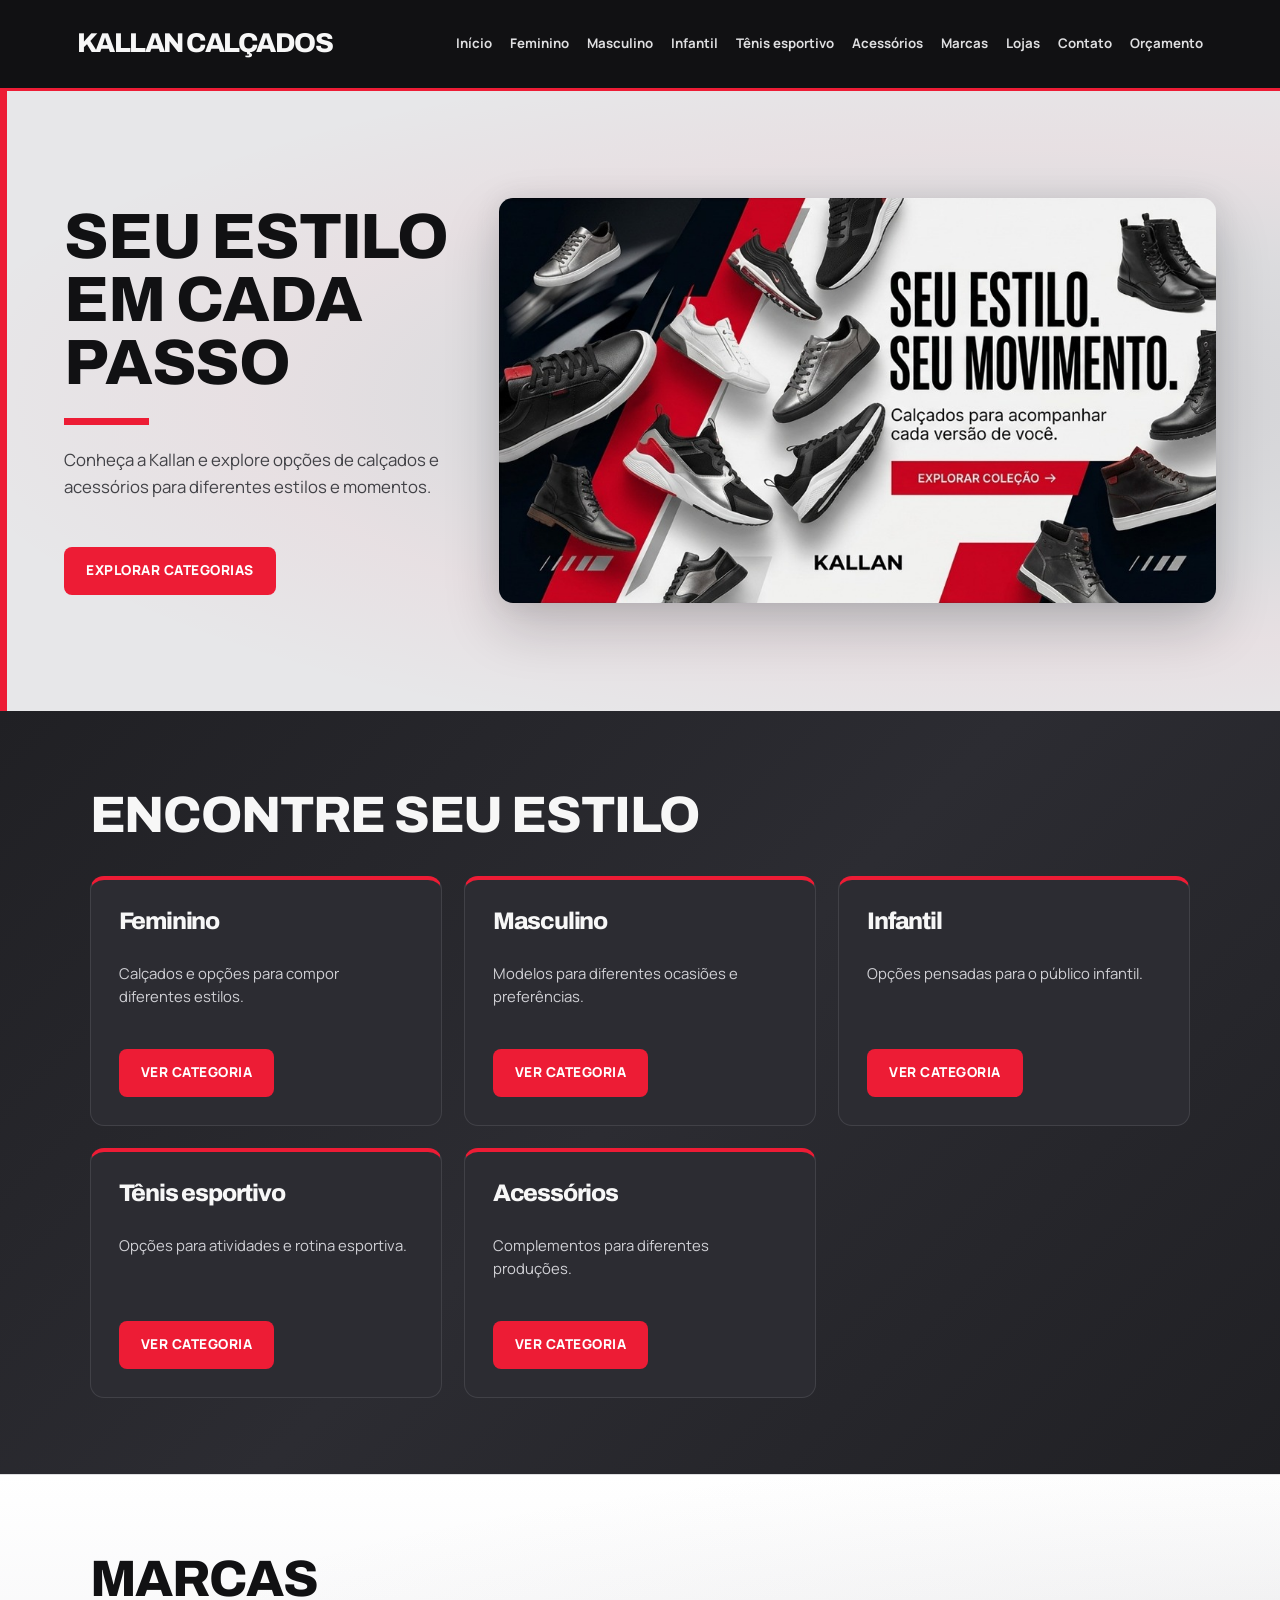
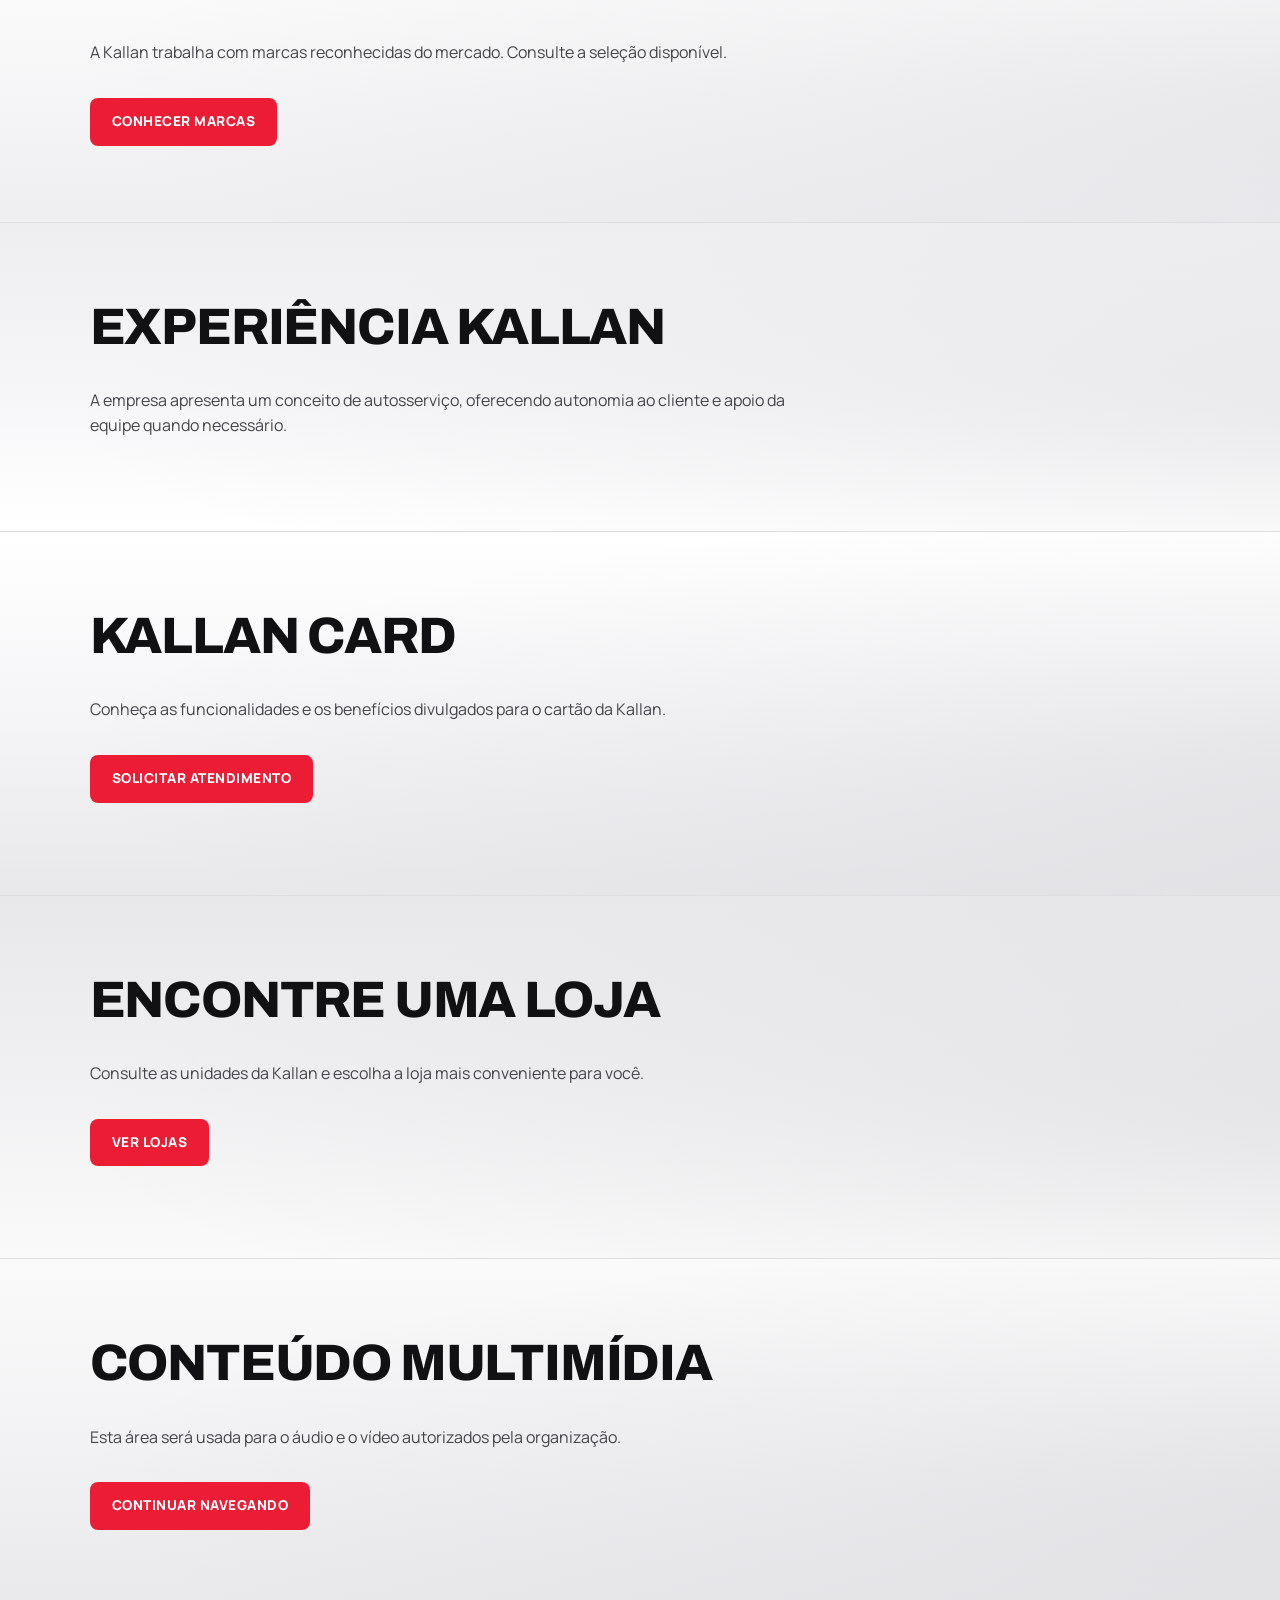
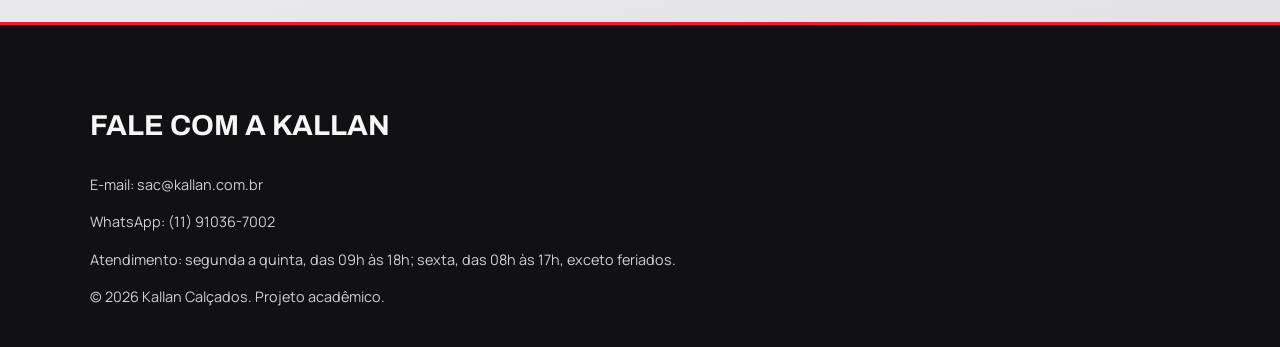
==== paginas/index.html @ ad7f0fdd "Atualiza estilos e organização do projeto Kallan" ====
<!DOCTYPE html>
<html lang="pt-BR">
<head>
    <meta charset="UTF-8">
    <meta name="viewport" content="width=device-width, initial-scale=1.0">
    <meta name="description" content="Início — Kallan Calçados.">

    <title>Início | Kallan</title>

    <link rel="preconnect" href="https://fonts.googleapis.com">
    <link rel="preconnect" href="https://fonts.gstatic.com" crossorigin>
    <link href="https://fonts.googleapis.com/css2?family=Archivo:wght@400;500;600;700;800&family=Manrope:wght@400;500;600;700;800&display=swap" rel="stylesheet">
    <link rel="stylesheet" href="../css/style.css">

    <script src="../js/script.js" defer></script>
</head>
<body>
    <header>
        <p><a href="index.html">Kallan Calçados</a></p>
        <nav aria-label="Navegação principal">
    <ul>
        <li><a href="index.html">Início</a></li>
        <li><a href="feminino.html">Feminino</a></li>
        <li><a href="masculino.html">Masculino</a></li>
        <li><a href="infantil.html">Infantil</a></li>
        <li><a href="tenis-esportivo.html">Tênis esportivo</a></li>
        <li><a href="acessorios.html">Acessórios</a></li>
        <li><a href="marcas.html">Marcas</a></li>
        <li><a href="lojas.html">Lojas</a></li>
        <li><a href="contato.html">Contato</a></li>
        <li><a href="orcamento.html">Orçamento</a></li>
    </ul>
</nav>
    </header>
    <main>
    <section>
        <h1>Seu estilo em cada passo</h1>
        <p>Conheça a Kallan e explore opções de calçados e acessórios para diferentes estilos e momentos.</p>

        <img src="../assets/img/banner.jpeg" alt="Variedade de calçados em exposição">

        <p><a href="feminino.html">Explorar categorias</a></p>
    </section>
<section>
    <h2>Encontre seu estilo</h2>
    <article><h3>Feminino</h3><p>Calçados e opções para compor diferentes estilos.</p><a href="feminino.html">Ver categoria</a></article>
    <article><h3>Masculino</h3><p>Modelos para diferentes ocasiões e preferências.</p><a href="masculino.html">Ver categoria</a></article>
    <article><h3>Infantil</h3><p>Opções pensadas para o público infantil.</p><a href="infantil.html">Ver categoria</a></article>
    <article><h3>Tênis esportivo</h3><p>Opções para atividades e rotina esportiva.</p><a href="tenis-esportivo.html">Ver categoria</a></article>
    <article><h3>Acessórios</h3><p>Complementos para diferentes produções.</p><a href="acessorios.html">Ver categoria</a></article>
</section>
<section>
    <h2>Marcas</h2>
    <p>A Kallan trabalha com marcas reconhecidas do mercado. Consulte a seleção disponível.</p>
    <a href="marcas.html">Conhecer marcas</a>
</section>
<section>
    <h2>Experiência Kallan</h2>
    <p>A empresa apresenta um conceito de autosserviço, oferecendo autonomia ao cliente e apoio da equipe quando necessário.</p>
</section>
<section>
    <h2>Kallan Card</h2>
    <p>Conheça as funcionalidades e os benefícios divulgados para o cartão da Kallan.</p>
    <p><a href="orcamento.html">Solicitar atendimento</a></p>
</section>
<section>
    <h2>Encontre uma loja</h2>
    <p>Consulte as unidades da Kallan e escolha a loja mais conveniente para você.</p>
    <p><a href="lojas.html">Ver lojas</a></p>
</section>
<section>
    <h2>Conteúdo multimídia</h2>
    <p>Esta área será usada para o áudio e o vídeo autorizados pela organização.</p>
    <p><a href="acessorios.html">Continuar navegando</a></p>
</section>
    </main>
    <footer>
        <section>
            <h2>Fale com a Kallan</h2>
            <p>E-mail: sac@kallan.com.br</p>
            <p>WhatsApp: (11) 91036-7002</p>
            <p>Atendimento: segunda a quinta, das 09h às 18h; sexta, das 08h às 17h, exceto feriados.</p>
        </section>
        <p>&copy; 2026 Kallan Calçados. Projeto acadêmico.</p>
    </footer>
</body>
</html>
---- css/style.css ----
/* ========================================
   KALLAN CALÇADOS
   Identidade urbana e esportiva
======================================== */

:root {
    --preto: #111113;
    --grafite: #202024;
    --grafite-claro: #2c2c32;
    --cinza: #a5a5ad;
    --cinza-claro: #e8e8e8;
    --branco: #f7f7f7;
    --vermelho: #ed1c35;
    --fonte-titulo: "Archivo", sans-serif;
    --fonte-texto: "Manrope", sans-serif;
}

/* BASE */

* {
    box-sizing: border-box;
}

html {
    scroll-behavior: smooth;
}

body {
    margin: 0;
    background: var(--branco);
    color: var(--preto);
    font-family: var(--fonte-texto);
    line-height: 1.6;
    overflow-wrap: break-word;
}

img,
video {
    display: block;
    max-width: 100%;
}

a {
    color: inherit;
    text-decoration: none;
}

a:focus-visible,
button:focus-visible,
input:focus-visible,
textarea:focus-visible,
select:focus-visible {
    outline: 3px solid var(--vermelho);
    outline-offset: 4px;
}

::selection {
    background: var(--vermelho);
    color: white;
}

/* ========================================
   CABEÇALHO
======================================== */

header {
    position: relative;
    z-index: 10;
    display: flex;
    flex-wrap: wrap;
    align-items: center;
    justify-content: space-between;
    gap: 20px 28px;
    padding: 22px 6%;
    background: var(--preto);
    color: var(--branco);
    border-bottom: 3px solid var(--vermelho);
}

header > p {
    flex-shrink: 0;
    margin: 0;
    font-family: var(--fonte-titulo);
    font-size: 1.7rem;
    font-weight: 800;
    letter-spacing: -1.5px;
    text-transform: uppercase;
}

header > p a,
nav a,
footer a {
    transition: color 0.25s ease;
}

header > p a:hover,
nav a:hover,
footer a:hover {
    color: var(--vermelho);
}

nav {
    flex: 1 1 600px;
    min-width: 0;
}

nav ul {
    display: flex;
    flex-wrap: wrap;
    justify-content: flex-end;
    align-items: center;
    gap: 8px 18px;
    margin: 0;
    padding: 0;
    list-style: none;
}

nav a {
    display: inline-block;
    padding: 5px 0;
    color: #dedee0;
    font-size: 0.83rem;
    font-weight: 700;
}

/* ========================================
   CONTEÚDO GERAL
======================================== */

main {
    overflow: hidden;
}

main > section {
    position: relative;
    padding: 76px 7%;
}

main h1,
main h2,
main h3 {
    font-family: var(--fonte-titulo);
    line-height: 1.12;
    letter-spacing: -1.2px;
    overflow-wrap: break-word;
}

main h1 {
    max-width: 720px;
    margin-top: 0;
    margin-bottom: 22px;
    font-size: clamp(2.7rem, 6vw, 5.5rem);
    font-weight: 800;
    text-transform: uppercase;
}

main h2 {
    margin-top: 0;
    margin-bottom: 32px;
    font-size: clamp(2rem, 4vw, 3.4rem);
    font-weight: 800;
    text-transform: uppercase;
}

main h3 {
    font-size: 1.5rem;
    font-weight: 800;
}

main p {
    max-width: 720px;
}

main section > p {
    font-size: 1rem;
}

/* ========================================
   BANNER PRINCIPAL
======================================== */

main > section:first-child {
    position: relative;
    display: grid;
    grid-template-columns: minmax(0, 0.72fr) minmax(0, 1.28fr);
    grid-template-areas:
        "titulo imagem"
        "descricao imagem"
        "botao imagem";
    align-content: center;
    align-items: center;
    column-gap: 32px;
    row-gap: 10px;
    min-height: 620px;
    padding: 52px 5%;
    overflow: hidden;
    isolation: isolate;
    background: #e7e7e9;
    color: var(--preto);
}

main > section:first-child::before {
    position: absolute;
    z-index: -1;
    inset: 0 auto 0 0;
    width: 7px;
    content: "";
    background: var(--vermelho);
}

main > section:first-child::after {
    position: absolute;
    z-index: -1;
    inset: -10%;
    content: "";
    pointer-events: none;
    background: radial-gradient(
        ellipse at 75% 50%,
        rgba(100, 100, 108, 0.17) 0%,
        rgba(100, 100, 108, 0.09) 30%,
        rgba(237, 28, 53, 0.035) 48%,
        transparent 68%
    );
    animation: luz-banner 8s ease-in-out infinite alternate;
}

@keyframes luz-banner {
    0% {
        transform: translate(-2%, 1%) scale(0.96);
        opacity: 0.65;
    }

    100% {
        transform: translate(2%, -1%) scale(1.06);
        opacity: 1;
    }
}

main > section:first-child > h1 {
    grid-area: titulo;
    align-self: end;
    max-width: 540px;
    margin: 0 0 12px;
    font-size: clamp(2.8rem, 5vw, 5.2rem);
    line-height: 0.98;
}

main > section:first-child > p:first-of-type {
    grid-area: descricao;
    align-self: start;
    max-width: 430px;
    margin: 0 0 12px;
    color: #414146;
    font-size: 1.05rem;
}

main > section:first-child > img {
    grid-area: imagem;
    align-self: center;
    justify-self: center;
    width: 100%;
    max-width: none;
    height: auto;
    margin: 0;
    border: 0;
    border-radius: 30px;
    object-fit: contain;
    object-position: center;
    box-shadow:
        0 24px 55px rgba(17, 17, 19, 0.2),
        0 0 24px rgba(100, 100, 108, 0.12);
    transition:
        transform 0.45s ease,
        box-shadow 0.45s ease;
}

main > section:first-child > img:hover {
    transform: scale(1.035);
    box-shadow: 0 30px 65px rgba(17, 17, 19, 0.25);
}

main > section:first-child > p:last-child {
    grid-area: botao;
    align-self: start;
    margin: 0;
}

main > section:first-child h1::after {
    display: block;
    width: 85px;
    height: 7px;
    margin-top: 24px;
    background: var(--vermelho);
    content: "";
}

/* ========================================
   ILUMINAÇÃO DAS SEÇÕES
======================================== */

main > section:not(:first-child):not(:nth-child(2))::before {
    position: absolute;
    z-index: 0;
    inset: 0;
    content: "";
    pointer-events: none;
    background: radial-gradient(
        ellipse at 85% 45%,
        rgba(100, 100, 108, 0.10) 0%,
        rgba(100, 100, 108, 0.045) 35%,
        transparent 68%
    );
    background-size: 140% 140%;
    animation: luz-secoes 10s ease-in-out infinite alternate;
}

@keyframes luz-secoes {
    0% {
        background-position: 0% 50%;
        opacity: 0.5;
    }

    100% {
        background-position: 100% 50%;
        opacity: 1;
    }
}

main > section:not(:first-child) > * {
    position: relative;
    z-index: 1;
}

/* ========================================
   BOTÕES E LINKS
======================================== */

main section > p > a,
main article > a,
main section > a {
    display: inline-flex;
    align-items: center;
    justify-content: center;
    gap: 10px;
    margin-top: 16px;
    padding: 13px 22px;
    border: 0;
    border-radius: 8px;
    background: var(--vermelho);
    color: white;
    font-size: 0.85rem;
    font-weight: 800;
    text-align: center;
    text-transform: uppercase;
    letter-spacing: 0.5px;
    transition:
        background 0.25s ease,
        transform 0.25s ease,
        box-shadow 0.25s ease;
}

main section > p > a:hover,
main article > a:hover,
main section > a:hover {
    background: #c9142a;
    transform: translateY(-2px);
    box-shadow: 0 6px 18px rgba(237, 28, 53, 0.18);
}

/* ========================================
   CATEGORIAS
   Feminino, Masculino, Infantil etc.
   MANTIDO O DEGRADÊ ESCURO
======================================== */

main > section:nth-child(2) {
    display: grid;
    grid-template-columns: repeat(3, minmax(0, 1fr));
    gap: 22px;
    background: linear-gradient(
        135deg,
        #202024 0%,
        #2c2c32 50%,
        #202024 100%
    );
    color: var(--branco);
}

main > section:nth-child(2) > h2 {
    grid-column: 1 / -1;
    margin-bottom: 10px;
    color: var(--branco);
}

main > section:nth-child(2) > article {
    display: flex;
    flex-direction: column;
    min-width: 0;
    min-height: 250px;
    margin: 0;
    padding: 28px;
    overflow: hidden;
    border: 1px solid #414147;
    border-top: 4px solid var(--vermelho);
    border-radius: 14px;
    background: var(--grafite-claro);
    color: var(--branco);
    transition:
        transform 0.3s ease,
        box-shadow 0.3s ease,
        background 0.3s ease;
}

main > section:nth-child(2) > article:hover {
    transform: translateY(-5px);
    background: #35353b;
    box-shadow: 0 14px 32px rgba(0, 0, 0, 0.25);
}

main > section:nth-child(2) article h3 {
    margin-top: 0;
    margin-bottom: 12px;
    color: var(--branco);
}

main > section:nth-child(2) article p {
    flex-grow: 1;
    color: #d0d0d5;
    font-size: 0.93rem;
    overflow-wrap: anywhere;
}

main > section:nth-child(2) article > a {
    align-self: flex-start;
}

/* ========================================
   DEMAIS SEÇÕES
   Degradês contínuos
======================================== */

main > section:nth-child(n + 3) {
    background: linear-gradient(
        180deg,
        #ffffff 0%,
        #f5f5f7 50%,
        #eeeeF1 100%
    );
    color: var(--preto);
    border-top: 1px solid #dedee0;
}

main > section:nth-child(n + 3) p {
    color: #45454a;
}

/* Marcas */

main > section:nth-child(3) {
    background: linear-gradient(
        180deg,
        #ffffff 0%,
        #f8f8f9 50%,
        #eeeeF1 100%
    );
}

/* Experiência Kallan */

main > section:nth-child(4) {
    background: linear-gradient(
        180deg,
        #eeeeF1 0%,
        #f5f5f7 50%,
        #ffffff 100%
    );
}

/* Kallan Card */

main > section:nth-child(5) {
    background: linear-gradient(
        180deg,
        #ffffff 0%,
        #f5f5f7 50%,
        #e8e8eb 100%
    );
}

/* Encontre uma loja */

main > section:nth-child(6) {
    background: linear-gradient(
        180deg,
        #e8e8eb 0%,
        #f0f0f2 50%,
        #fafafa 100%
    );
}

/* Conteúdo multimídia */

main > section:nth-child(7) {
    background: linear-gradient(
        180deg,
        #fafafa 0%,
        #f2f2f4 50%,
        #e8e8eb 100%
    );
}

/* ========================================
   CARTÕES EM OUTRAS PÁGINAS
======================================== */

main > section:not(:first-child) article {
    border-radius: 14px;
    transition:
        transform 0.3s ease,
        box-shadow 0.3s ease;
}

main > section:not(:first-child) article:hover {
    transform: translateY(-4px);
    box-shadow: 0 14px 32px rgba(17, 17, 19, 0.12);
}

/* ========================================
   FORMULÁRIOS
======================================== */

form {
    width: 100%;
    max-width: 760px;
    margin: 30px auto;
    padding: 32px;
    border: 1px solid #dedee0;
    border-top: 5px solid var(--vermelho);
    border-radius: 14px;
    background: #fff;
    box-shadow: 0 12px 35px rgba(17, 17, 19, 0.08);
}

label {
    display: block;
    margin: 18px 0 7px;
    font-weight: 700;
}

input,
textarea,
select {
    display: block;
    width: 100%;
    max-width: 100%;
    min-height: 46px;
    padding: 12px 14px;
    border: 1px solid #c8c8cc;
    border-radius: 8px;
    background: white;
    color: var(--preto);
    font: inherit;
}

textarea {
    min-height: 140px;
    resize: vertical;
}

input:focus,
textarea:focus,
select:focus {
    border-color: var(--vermelho);
    outline: 2px solid rgba(237, 28, 53, 0.15);
}

button,
input[type="submit"] {
    width: auto;
    max-width: 100%;
    margin-top: 22px;
    padding: 14px 24px;
    border: 0;
    border-radius: 8px;
    background: var(--vermelho);
    color: white;
    font: inherit;
    font-weight: 800;
    cursor: pointer;
    transition: background 0.2s ease;
}

button:hover,
input[type="submit"]:hover {
    background: #c9142a;
}

/* ========================================
   ÁUDIO, VÍDEO E IMAGENS
======================================== */

audio,
video {
    display: block;
    width: 100%;
    max-width: 850px;
    margin: 24px 0;
}

main img {
    max-width: 100%;
}

main section img:not(:first-child) {
    border-radius: 14px;
}

/* ========================================
   RODAPÉ
======================================== */

footer {
    padding: 54px 7% 24px;
    background: var(--preto);
    color: var(--branco);
    border-top: 3px solid var(--vermelho);
}

footer h2 {
    font-family: var(--fonte-titulo);
    font-size: 1.8rem;
    text-transform: uppercase;
}

footer p {
    color: #d0d0d3;
    font-size: 0.9rem;
}

/* ========================================
   TABLETS
======================================== */

@media (max-width: 1000px) {
    header {
        align-items: flex-start;
        flex-direction: column;
        gap: 16px;
    }

    nav {
        flex-basis: 100%;
        width: 100%;
    }

    nav ul {
        justify-content: flex-start;
    }

    main > section:first-child {
        grid-template-columns: minmax(0, 0.8fr) minmax(0, 1.2fr);
        column-gap: 22px;
        min-height: 480px;
        padding: 42px 5%;
    }

    main > section:first-child h1 {
        font-size: clamp(2.5rem, 5vw, 4.2rem);
    }

    main > section:nth-child(2) {
        grid-template-columns: repeat(2, minmax(0, 1fr));
    }
}

/* ========================================
   CELULARES
======================================== */

@media (max-width: 650px) {
    header {
        padding: 20px 5%;
    }

    header > p {
        font-size: 1.5rem;
    }

    nav ul {
        gap: 8px 14px;
    }

    nav a {
        font-size: 0.78rem;
    }

    main > section {
        padding: 48px 6%;
    }

    main h1 {
        font-size: clamp(2.4rem, 10vw, 4rem);
    }

    main > section:first-child {
        grid-template-columns: minmax(0, 1fr);
        grid-template-areas:
            "titulo"
            "descricao"
            "imagem"
            "botao";
        row-gap: 18px;
        min-height: auto;
        padding: 42px 6%;
    }

    main > section:first-child h1 {
        font-size: clamp(2.7rem, 12vw, 4rem);
    }

    main > section:first-child > p:first-of-type {
        margin-bottom: 0;
    }

    main > section:first-child > img {
        width: 100%;
        max-width: 100%;
        margin: 0;
        border-radius: 20px;
    }

    main > section:first-child > p:last-child {
        margin-top: 0;
    }

    main > section:nth-child(2) {
        grid-template-columns: minmax(0, 1fr);
        gap: 18px;
    }

    main > section:nth-child(2) > h2 {
        margin-bottom: 8px;
    }

    main > section:nth-child(2) > article {
        min-height: 0;
        padding: 24px;
    }

    form {
        padding: 20px;
    }

    footer {
        padding: 40px 6% 22px;
    }
}

/* ========================================
   ACESSIBILIDADE
======================================== */

@media (prefers-reduced-motion: reduce) {
    *,
    *::before,
    *::after {
        scroll-behavior: auto !important;
        animation: none !important;
        transition: none !important;
    }
}
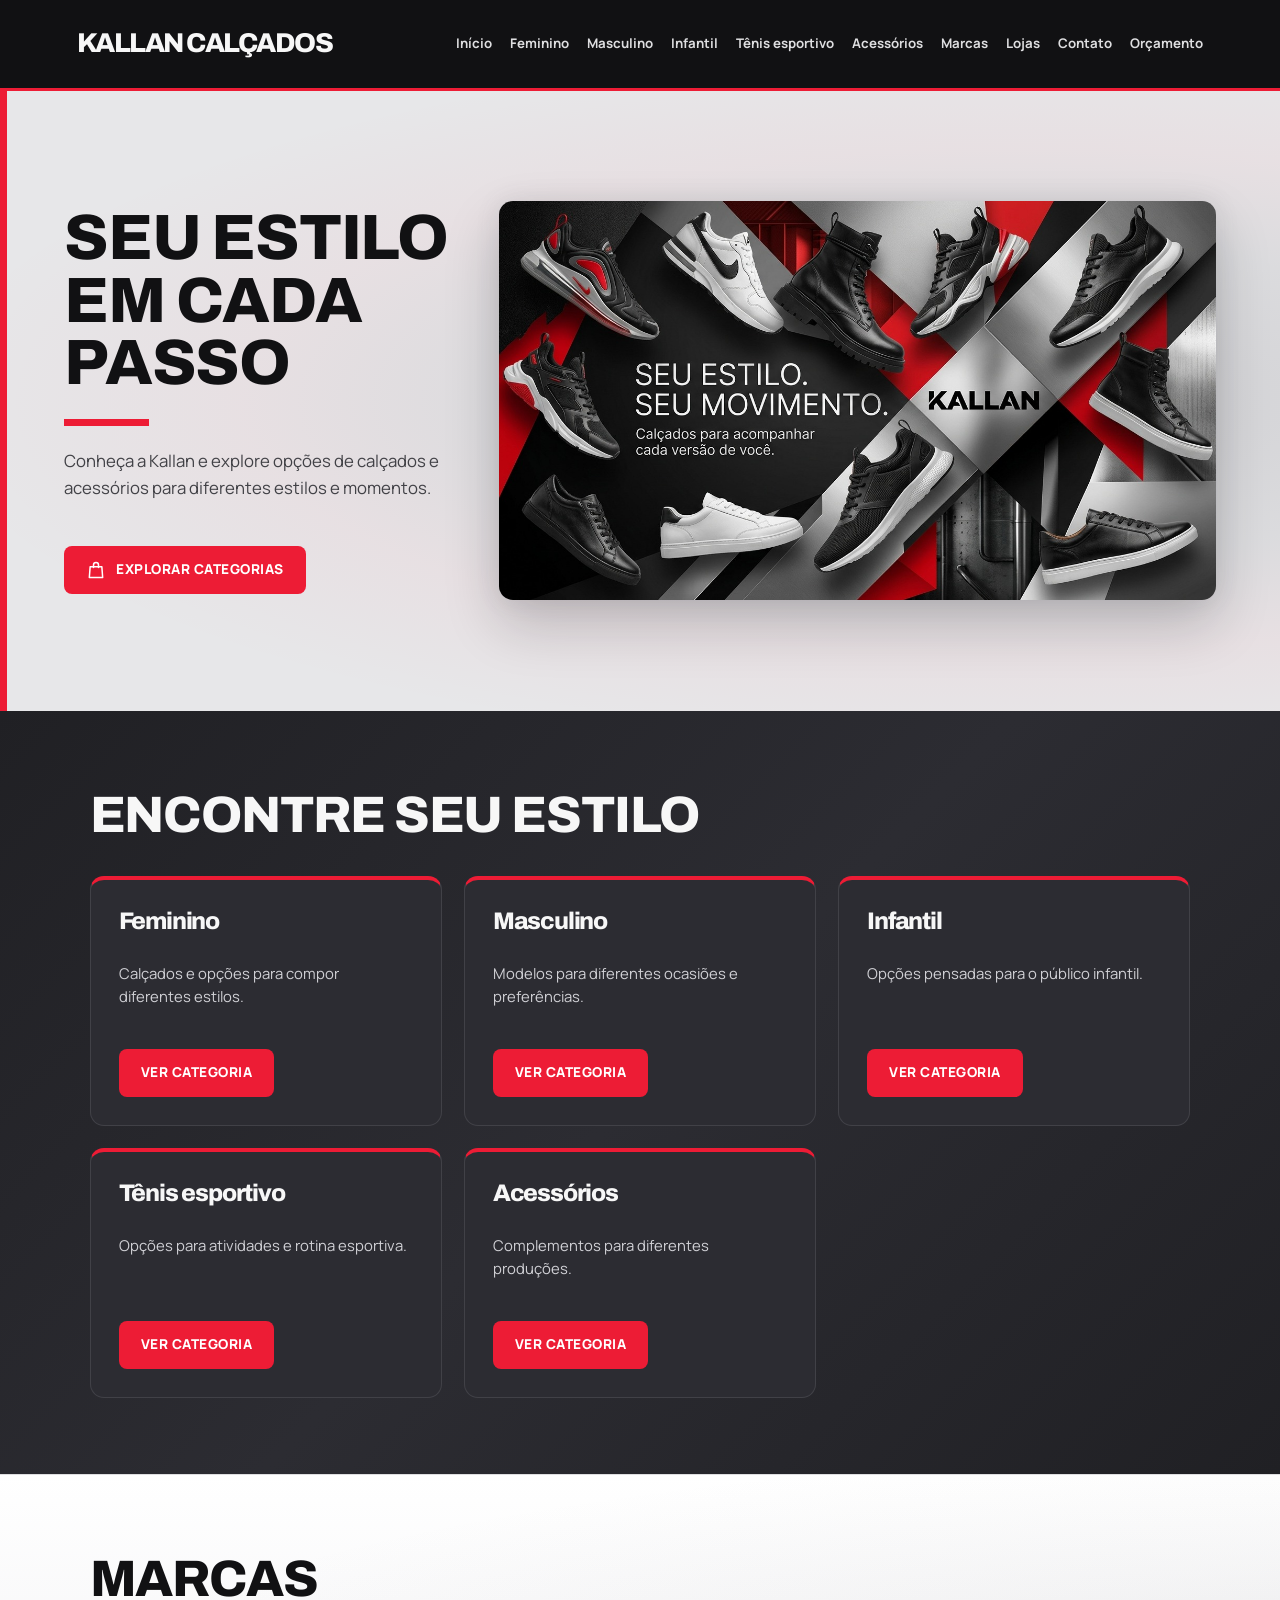
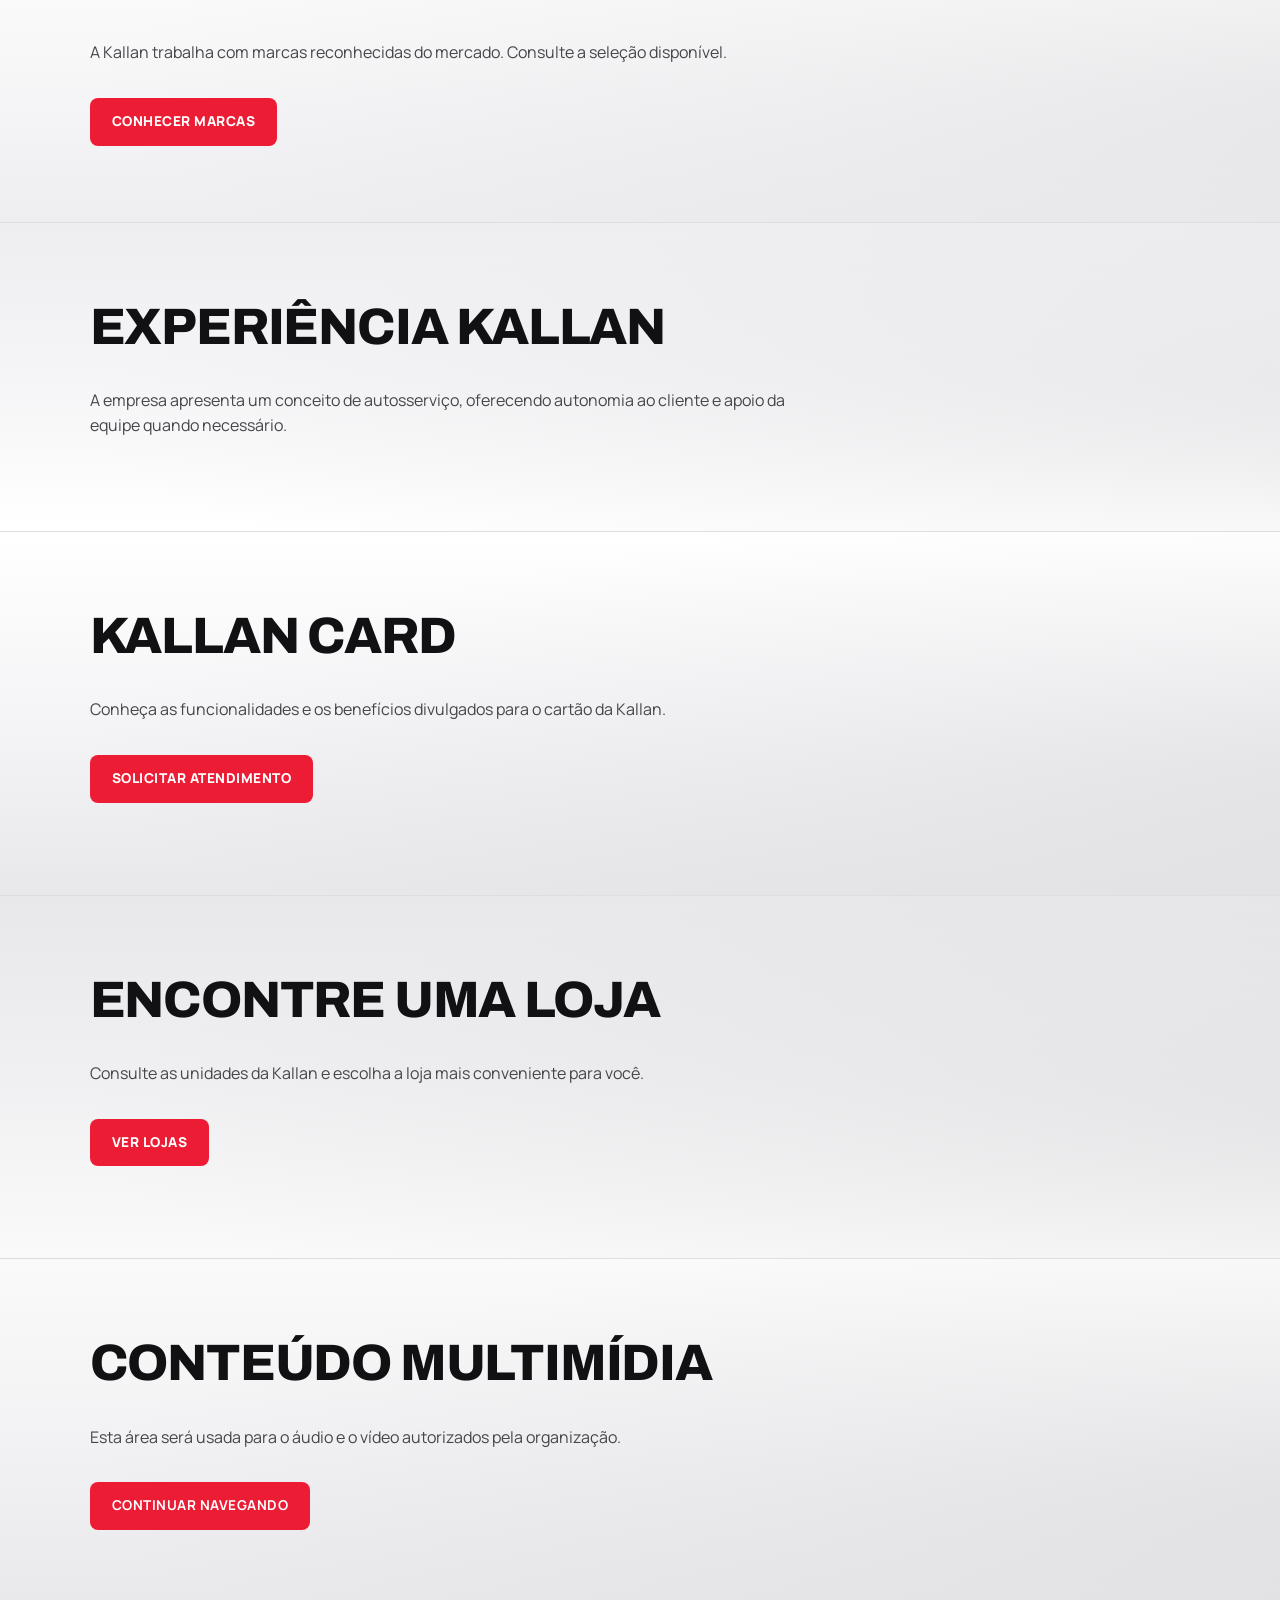
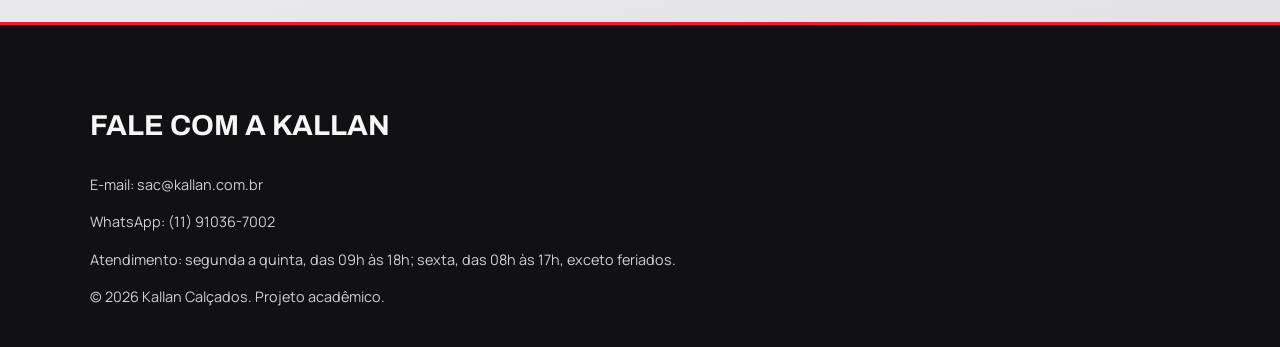
==== commit 4aa4c025: "Atualiza README da Entrega 2" ====
--- a/paginas/index.html
+++ b/paginas/index.html
@@ -1,5 +1,7 @@
+
 <!DOCTYPE html>
 <html lang="pt-BR">
+
 <head>
     <meta charset="UTF-8">
     <meta name="viewport" content="width=device-width, initial-scale=1.0">
@@ -14,66 +16,116 @@
 
     <script src="../js/script.js" defer></script>
 </head>
+
 <body>
+
     <header>
         <p><a href="index.html">Kallan Calçados</a></p>
+
         <nav aria-label="Navegação principal">
-    <ul>
-        <li><a href="index.html">Início</a></li>
-        <li><a href="feminino.html">Feminino</a></li>
-        <li><a href="masculino.html">Masculino</a></li>
-        <li><a href="infantil.html">Infantil</a></li>
-        <li><a href="tenis-esportivo.html">Tênis esportivo</a></li>
-        <li><a href="acessorios.html">Acessórios</a></li>
-        <li><a href="marcas.html">Marcas</a></li>
-        <li><a href="lojas.html">Lojas</a></li>
-        <li><a href="contato.html">Contato</a></li>
-        <li><a href="orcamento.html">Orçamento</a></li>
-    </ul>
-</nav>
+            <ul>
+                <li><a href="index.html">Início</a></li>
+                <li><a href="feminino.html">Feminino</a></li>
+                <li><a href="masculino.html">Masculino</a></li>
+                <li><a href="infantil.html">Infantil</a></li>
+                <li><a href="tenis-esportivo.html">Tênis esportivo</a></li>
+                <li><a href="acessorios.html">Acessórios</a></li>
+                <li><a href="marcas.html">Marcas</a></li>
+                <li><a href="lojas.html">Lojas</a></li>
+                <li><a href="contato.html">Contato</a></li>
+                <li><a href="orcamento.html">Orçamento</a></li>
+            </ul>
+        </nav>
     </header>
+
     <main>
-    <section>
-        <h1>Seu estilo em cada passo</h1>
-        <p>Conheça a Kallan e explore opções de calçados e acessórios para diferentes estilos e momentos.</p>
 
-        <img src="../assets/img/banner.jpeg" alt="Variedade de calçados em exposição">
+        <section>
+            <h1>Seu estilo em cada passo</h1>
 
-        <p><a href="feminino.html">Explorar categorias</a></p>
-    </section>
-<section>
-    <h2>Encontre seu estilo</h2>
-    <article><h3>Feminino</h3><p>Calçados e opções para compor diferentes estilos.</p><a href="feminino.html">Ver categoria</a></article>
-    <article><h3>Masculino</h3><p>Modelos para diferentes ocasiões e preferências.</p><a href="masculino.html">Ver categoria</a></article>
-    <article><h3>Infantil</h3><p>Opções pensadas para o público infantil.</p><a href="infantil.html">Ver categoria</a></article>
-    <article><h3>Tênis esportivo</h3><p>Opções para atividades e rotina esportiva.</p><a href="tenis-esportivo.html">Ver categoria</a></article>
-    <article><h3>Acessórios</h3><p>Complementos para diferentes produções.</p><a href="acessorios.html">Ver categoria</a></article>
-</section>
-<section>
-    <h2>Marcas</h2>
-    <p>A Kallan trabalha com marcas reconhecidas do mercado. Consulte a seleção disponível.</p>
-    <a href="marcas.html">Conhecer marcas</a>
-</section>
-<section>
-    <h2>Experiência Kallan</h2>
-    <p>A empresa apresenta um conceito de autosserviço, oferecendo autonomia ao cliente e apoio da equipe quando necessário.</p>
-</section>
-<section>
-    <h2>Kallan Card</h2>
-    <p>Conheça as funcionalidades e os benefícios divulgados para o cartão da Kallan.</p>
-    <p><a href="orcamento.html">Solicitar atendimento</a></p>
-</section>
-<section>
-    <h2>Encontre uma loja</h2>
-    <p>Consulte as unidades da Kallan e escolha a loja mais conveniente para você.</p>
-    <p><a href="lojas.html">Ver lojas</a></p>
-</section>
-<section>
-    <h2>Conteúdo multimídia</h2>
-    <p>Esta área será usada para o áudio e o vídeo autorizados pela organização.</p>
-    <p><a href="acessorios.html">Continuar navegando</a></p>
-</section>
+            <p>Conheça a Kallan e explore opções de calçados e acessórios para diferentes estilos e momentos.</p>
+
+            <img src="../assets/img/banner.jpeg" alt="Variedade de calçados em exposição">
+
+            <p>
+                <a href="feminino.html">
+                    <img
+                        src="../assets/img/sacola.svg"
+                        alt=""
+                        aria-hidden="true"
+                        width="20"
+                        height="20"
+                    >
+                    Explorar categorias
+                </a>
+            </p>
+        </section>
+
+        <section>
+            <h2>Encontre seu estilo</h2>
+
+            <article>
+                <h3>Feminino</h3>
+                <p>Calçados e opções para compor diferentes estilos.</p>
+                <a href="feminino.html">Ver categoria</a>
+            </article>
+
+            <article>
+                <h3>Masculino</h3>
+                <p>Modelos para diferentes ocasiões e preferências.</p>
+                <a href="masculino.html">Ver categoria</a>
+            </article>
+
+            <article>
+                <h3>Infantil</h3>
+                <p>Opções pensadas para o público infantil.</p>
+                <a href="infantil.html">Ver categoria</a>
+            </article>
+
+            <article>
+                <h3>Tênis esportivo</h3>
+                <p>Opções para atividades e rotina esportiva.</p>
+                <a href="tenis-esportivo.html">Ver categoria</a>
+            </article>
+
+            <article>
+                <h3>Acessórios</h3>
+                <p>Complementos para diferentes produções.</p>
+                <a href="acessorios.html">Ver categoria</a>
+            </article>
+        </section>
+
+        <section>
+            <h2>Marcas</h2>
+            <p>A Kallan trabalha com marcas reconhecidas do mercado. Consulte a seleção disponível.</p>
+            <a href="marcas.html">Conhecer marcas</a>
+        </section>
+
+        <section>
+            <h2>Experiência Kallan</h2>
+            <p>A empresa apresenta um conceito de autosserviço, oferecendo autonomia ao cliente e apoio da equipe quando necessário.</p>
+        </section>
+
+        <section>
+            <h2>Kallan Card</h2>
+            <p>Conheça as funcionalidades e os benefícios divulgados para o cartão da Kallan.</p>
+            <p><a href="orcamento.html">Solicitar atendimento</a></p>
+        </section>
+
+        <section>
+            <h2>Encontre uma loja</h2>
+            <p>Consulte as unidades da Kallan e escolha a loja mais conveniente para você.</p>
+            <p><a href="lojas.html">Ver lojas</a></p>
+        </section>
+
+        <section>
+            <h2>Conteúdo multimídia</h2>
+            <p>Esta área será usada para o áudio e o vídeo autorizados pela organização.</p>
+            <p><a href="tenis-esportivo.html"><strong>Continuar navegando</strong></a></p>
+        </section>
+
     </main>
+
     <footer>
         <section>
             <h2>Fale com a Kallan</h2>
@@ -81,7 +133,9 @@
             <p>WhatsApp: (11) 91036-7002</p>
             <p>Atendimento: segunda a quinta, das 09h às 18h; sexta, das 08h às 17h, exceto feriados.</p>
         </section>
+
         <p>&copy; 2026 Kallan Calçados. Projeto acadêmico.</p>
     </footer>
+
 </body>
 </html>
--- a/css/style.css
+++ b/css/style.css
@@ -1,4 +1,3 @@
-
 /* ========================================
    KALLAN CALÇADOS
    Identidade urbana e esportiva
@@ -60,9 +59,7 @@
     color: white;
 }
 
-/* ========================================
-   CABEÇALHO
-======================================== */
+/* CABEÇALHO */
 
 header {
     position: relative;
@@ -124,9 +121,7 @@
     font-weight: 700;
 }
 
-/* ========================================
-   CONTEÚDO GERAL
-======================================== */
+/* CONTEÚDO GERAL */
 
 main {
     overflow: hidden;
@@ -176,9 +171,7 @@
     font-size: 1rem;
 }
 
-/* ========================================
-   BANNER PRINCIPAL
-======================================== */
+/* BANNER PRINCIPAL */
 
 main > section:first-child {
     position: relative;
@@ -295,9 +288,7 @@
     content: "";
 }
 
-/* ========================================
-   ILUMINAÇÃO DAS SEÇÕES
-======================================== */
+/* ILUMINAÇÃO DAS SEÇÕES */
 
 main > section:not(:first-child):not(:nth-child(2))::before {
     position: absolute;
@@ -332,9 +323,7 @@
     z-index: 1;
 }
 
-/* ========================================
-   BOTÕES E LINKS
-======================================== */
+/* BOTÕES E LINKS */
 
 main section > p > a,
 main article > a,
@@ -371,7 +360,6 @@
 /* ========================================
    CATEGORIAS
    Feminino, Masculino, Infantil etc.
-   MANTIDO O DEGRADÊ ESCURO
 ======================================== */
 
 main > section:nth-child(2) {
@@ -437,7 +425,6 @@
 
 /* ========================================
    DEMAIS SEÇÕES
-   Degradês contínuos
 ======================================== */
 
 main > section:nth-child(n + 3) {
@@ -608,10 +595,6 @@
     margin: 24px 0;
 }
 
-main img {
-    max-width: 100%;
-}
-
 main section img:not(:first-child) {
     border-radius: 14px;
 }
@@ -770,3 +753,4161 @@
         transition: none !important;
     }
 }
+
+/* ==========================================
+   KALLAN | PÁGINA DE CONTATO
+========================================== */
+
+/* ABERTURA */
+
+main > section.contato-destaque {
+    background: #171719;
+    color: #ffffff;
+    padding: 80px 8%;
+}
+
+.contato-introducao {
+    max-width: 850px;
+    margin: 0 auto 55px;
+}
+
+.contato-etiqueta {
+    color: #ed1c35;
+    font-size: 0.8rem;
+    font-weight: 800;
+    letter-spacing: 2px;
+    margin-bottom: 18px;
+}
+
+.contato-introducao h1 {
+    color: #ffffff;
+    font-family: var(--fonte-titulo);
+    font-size: clamp(2.5rem, 6vw, 4.5rem);
+    line-height: 1.1;
+    margin-bottom: 24px;
+}
+
+.contato-introducao h1 span {
+    color: #ed1c35;
+}
+
+.contato-descricao {
+    color: #ffffff;
+    font-size: 1.05rem;
+    line-height: 1.8;
+    max-width: 620px;
+}
+
+.contato-chamada {
+    display: flex;
+    align-items: center;
+    gap: 22px;
+    max-width: 850px;
+    margin: 0 auto;
+    padding: 25px;
+    background: #29292e;
+    border: 1px solid #55555e;
+    border-left: 5px solid #ed1c35;
+    border-radius: 8px;
+}
+
+.contato-icone {
+    flex-shrink: 0;
+    color: #ffffff;
+    background: #c9152b;
+    padding: 15px;
+    font-weight: 800;
+    border-radius: 6px;
+}
+
+.contato-chamada h2 {
+    color: #ffffff;
+    font-size: 1.3rem;
+    margin-bottom: 8px;
+}
+
+.contato-chamada p {
+    color: #ffffff;
+    line-height: 1.6;
+}
+
+/* FORMULÁRIO */
+
+main > section.contato-formulario {
+    background: #f2f2f4;
+    color: #171719;
+    padding: 75px 8%;
+}
+
+.contato-formulario-titulo {
+    max-width: 850px;
+    margin: 0 auto 35px;
+}
+
+.contato-formulario-titulo .contato-etiqueta {
+    color: #b51227;
+}
+
+.contato-formulario-titulo h2 {
+    color: #171719;
+    font-family: var(--fonte-titulo);
+    font-size: clamp(1.8rem, 4vw, 2.7rem);
+    line-height: 1.2;
+    margin-bottom: 14px;
+}
+
+.contato-formulario-titulo > p:last-child {
+    color: #414149;
+    line-height: 1.7;
+}
+
+.contato-cartao {
+    max-width: 850px;
+    margin: 0 auto;
+    padding: 35px;
+    background: #ffffff;
+    color: #171719;
+    border: 1px solid #c8c8ce;
+    border-top: 5px solid #ed1c35;
+    border-radius: 8px;
+    box-shadow: 0 8px 25px rgba(0, 0, 0, 0.08);
+}
+
+.contato-cartao form {
+    display: flex;
+    flex-direction: column;
+    gap: 22px;
+}
+
+.contato-campo {
+    display: flex;
+    flex-direction: column;
+    gap: 9px;
+}
+
+.contato-campo label {
+    color: #202024;
+    font-weight: 800;
+}
+
+.contato-campo input,
+.contato-campo select,
+.contato-campo textarea {
+    width: 100%;
+    padding: 14px;
+    background: #ffffff;
+    color: #171719;
+    border: 1px solid #767680;
+    border-radius: 5px;
+    font-family: var(--fonte-texto);
+    font-size: 1rem;
+    line-height: 1.5;
+}
+
+.contato-campo input::placeholder,
+.contato-campo textarea::placeholder {
+    color: #595963;
+    opacity: 1;
+}
+
+.contato-campo select option {
+    background: #ffffff;
+    color: #171719;
+}
+
+.contato-campo input:focus,
+.contato-campo select:focus,
+.contato-campo textarea:focus {
+    outline: 3px solid rgba(201, 21, 43, 0.22);
+    outline-offset: 1px;
+    border-color: #b51227;
+}
+
+.contato-campos-duplos {
+    display: grid;
+    grid-template-columns: 1fr 1fr;
+    gap: 20px;
+}
+
+.contato-botao {
+    display: flex;
+    justify-content: space-between;
+    align-items: center;
+    gap: 15px;
+    width: 100%;
+    padding: 17px 22px;
+    background: #c9152b;
+    color: #ffffff;
+    border: 2px solid #c9152b;
+    border-radius: 5px;
+    font-family: var(--fonte-texto);
+    font-size: 1rem;
+    font-weight: 800;
+    cursor: pointer;
+    transition: background 0.2s ease;
+}
+
+.contato-botao:hover {
+    background: #a80f23;
+    border-color: #a80f23;
+}
+
+.contato-botao:focus-visible {
+    outline: 3px solid #171719;
+    outline-offset: 4px;
+}
+
+.contato-botao span {
+    font-size: 1.4rem;
+}
+
+.contato-aviso {
+    color: #414149;
+    font-size: 0.85rem;
+    line-height: 1.6;
+}
+
+/* CANAIS DE ATENDIMENTO */
+
+main > section.contato-atendimento {
+    background: #171719;
+    color: #ffffff;
+    padding: 75px 8%;
+}
+
+.contato-atendimento-titulo {
+    max-width: 1100px;
+    margin: 0 auto 35px;
+}
+
+.contato-atendimento-titulo .contato-etiqueta {
+    color: #ed1c35;
+}
+
+.contato-atendimento-titulo h2 {
+    color: #ffffff;
+    font-family: var(--fonte-titulo);
+    font-size: clamp(1.8rem, 4vw, 2.7rem);
+    line-height: 1.25;
+}
+
+.contato-canais {
+    display: grid;
+    grid-template-columns: repeat(2, minmax(0, 1fr));
+    gap: 25px;
+    max-width: 1100px;
+    margin: 0 auto;
+}
+
+.contato-canal {
+    background: #29292e;
+    color: #ffffff;
+    padding: 30px;
+    border: 1px solid #55555e;
+    border-radius: 8px;
+    transition:
+        border-color 0.2s ease,
+        transform 0.2s ease;
+}
+
+.contato-canal:hover {
+    border-color: #ed1c35;
+    transform: translateY(-3px);
+}
+
+.contato-canal-numero {
+    display: block;
+    color: #ffffff;
+    font-size: 0.8rem;
+    font-weight: 800;
+    letter-spacing: 1px;
+    margin-bottom: 25px;
+}
+
+.contato-canal h3 {
+    color: #ffffff;
+    font-size: 1.4rem;
+    margin-bottom: 15px;
+}
+
+.contato-canal p {
+    color: #ffffff;
+    line-height: 1.8;
+    margin-bottom: 22px;
+}
+
+.contato-canal a {
+    display: inline-block;
+    color: #ffffff;
+    font-weight: 800;
+    line-height: 1.7;
+    text-decoration: underline;
+    text-decoration-color: #ed1c35;
+    text-decoration-thickness: 2px;
+    text-underline-offset: 5px;
+    overflow-wrap: anywhere;
+}
+
+.contato-canal a:hover {
+    color: #ff465b;
+}
+
+.contato-canal a:focus-visible {
+    outline: 2px solid #ffffff;
+    outline-offset: 5px;
+}
+
+/* GARANTIA DE CONTRASTE NAS ÁREAS ESCURAS */
+
+main > section.contato-destaque .contato-introducao h1,
+main > section.contato-destaque .contato-chamada h2,
+main > section.contato-destaque .contato-chamada p,
+main > section.contato-destaque .contato-descricao,
+main > section.contato-atendimento .contato-atendimento-titulo h2,
+main > section.contato-atendimento .contato-canal h3,
+main > section.contato-atendimento .contato-canal p,
+main > section.contato-atendimento .contato-canal-numero,
+main > section.contato-atendimento .contato-canal a {
+    color: #ffffff;
+}
+
+/* RESPONSIVIDADE */
+
+@media (max-width: 700px) {
+    main > section.contato-destaque,
+    main > section.contato-formulario,
+    main > section.contato-atendimento {
+        padding: 45px 6%;
+    }
+
+    .contato-introducao {
+        margin-bottom: 35px;
+}
+
+    .contato-chamada {
+        align-items: flex-start;
+        padding: 20px;
+    }
+
+    .contato-campos-duplos,
+    .contato-canais {
+        grid-template-columns: 1fr;
+    }
+
+    .contato-cartao {
+        padding: 22px;
+    }
+
+    .contato-canal {
+        padding: 24px;
+    }
+}
+
+/* ACESSIBILIDADE: MENOS ANIMAÇÕES */
+
+@media (prefers-reduced-motion: reduce) {
+    .contato-botao,
+    .contato-canal {
+        transition: none;
+    }
+
+    .contato-canal:hover {
+        transform: none;
+    }
+}
+
+/* Aviso de privacidade do formulário de contato */
+
+main > section.contato-formulario .contato-cartao .contato-aviso {
+    color: #202024 !important;
+    font-size: 0.9rem;
+    font-weight: 500;
+    line-height: 1.6;
+}
+
+/* ==========================================
+   KALLAN | ACESSÓRIOS E FEMININO
+========================================== */
+
+/* ==========================================
+   PÁGINA ACESSÓRIOS
+========================================== */
+
+/* Destaque principal */
+
+main > section.acessorios-destaque {
+    display: grid;
+    grid-template-columns: minmax(0, 0.9fr) minmax(0, 1.1fr);
+    align-items: center;
+    gap: 48px;
+    min-height: 450px;
+    padding: 60px 8%;
+    background: #f1f1f3;
+    color: #202024;
+}
+
+.acessorios-texto {
+    min-width: 0;
+}
+
+.acessorios-texto h1 {
+    margin: 0 0 24px;
+    color: #202024;
+    font-size: clamp(2.5rem, 4.5vw, 4rem);
+    line-height: 1.1;
+    letter-spacing: -1px;
+}
+
+.acessorios-texto h1::after {
+    display: block;
+    width: 70px;
+    height: 5px;
+    margin-top: 22px;
+    background: var(--vermelho);
+    content: "";
+}
+
+.acessorios-texto p {
+    margin: 0;
+    color: #45454a;
+    font-size: 1.05rem;
+    line-height: 1.8;
+}
+
+.acessorios-imagem {
+    min-width: 0;
+    overflow: visible;
+    border-radius: 16px;
+}
+
+.acessorios-imagem img {
+    display: block;
+    width: 100%;
+    height: auto;
+    max-height: none;
+    margin: 0;
+    border-radius: 16px;
+    object-fit: contain;
+    transition: transform 0.4s ease;
+}
+
+.acessorios-imagem img:hover {
+    transform: scale(1.03);
+}
+
+/* Categorias de acessórios */
+
+main > section.categorias {
+    display: block;
+    padding: 60px 7%;
+    background: #ffffff;
+    color: #202024;
+}
+
+main > section.categorias > h2 {
+    margin: 0 0 16px;
+    color: #202024;
+    font-size: clamp(2rem, 3.5vw, 2.8rem);
+    line-height: 1.2;
+}
+
+main > section.categorias > p {
+    margin: 0 0 35px;
+    color: #55555b;
+    line-height: 1.7;
+}
+
+main > section.categorias .acessorios-lista {
+    display: grid;
+    grid-template-columns: repeat(2, minmax(0, 1fr));
+    gap: 28px;
+    max-width: 1100px;
+    margin: 0 auto;
+    align-items: stretch;
+}
+
+main > section.categorias .acessorios-lista article {
+    min-width: 0;
+    margin: 0;
+    padding: 0;
+    overflow: hidden;
+    border: 1px solid #e1e1e4;
+    border-bottom: 3px solid var(--vermelho);
+    border-radius: 12px;
+    background: #f7f7f8;
+    color: #202024;
+    transition: transform 0.3s ease, box-shadow 0.3s ease;
+}
+
+main > section.categorias .acessorios-lista article:hover {
+    transform: translateY(-4px);
+    box-shadow: 0 10px 24px rgba(17, 17, 19, 0.12);
+}
+
+main > section.categorias .acessorios-lista img {
+    display: block;
+    width: 100%;
+    height: 240px;
+    margin: 0;
+    padding: 0;
+    border-radius: 0;
+    background: #ffffff;
+    object-fit: cover;
+    transition: transform 0.4s ease;
+}
+
+main > section.categorias .acessorios-lista article:hover img {
+    transform: scale(1.03);
+}
+
+main > section.categorias .acessorios-lista h3 {
+    margin: 0;
+    padding: 20px 22px 8px;
+    color: #202024;
+    font-size: 1.35rem;
+    line-height: 1.3;
+    letter-spacing: -0.3px;
+}
+
+main > section.categorias .acessorios-lista article p {
+    margin: 0;
+    padding: 0 22px 24px;
+    color: #494950;
+    font-size: 0.95rem;
+    line-height: 1.7;
+}
+
+/* ==========================================
+   PÁGINA FEMININO
+========================================== */
+
+/* Destaque principal */
+
+body.pagina-feminino main > section.feminino-destaque {
+    display: grid;
+    grid-template-columns: minmax(0, 0.9fr) minmax(0, 1.1fr);
+    align-items: center;
+    gap: 48px;
+    min-height: 450px;
+    padding: 60px 8%;
+    background: #f7f5f0;
+    color: #202024;
+}
+
+body.pagina-feminino .feminino-texto {
+    min-width: 0;
+}
+
+body.pagina-feminino .feminino-texto h1 {
+    max-width: 100%;
+    margin: 0 0 24px;
+    color: #202024;
+    font-size: clamp(2.5rem, 4.5vw, 4rem);
+    line-height: 1.1;
+    letter-spacing: -0.8px;
+    overflow-wrap: normal;
+}
+
+body.pagina-feminino .feminino-texto h1::after {
+    display: block;
+    width: 70px;
+    height: 5px;
+    margin-top: 22px;
+    background: var(--vermelho);
+    content: "";
+}
+
+body.pagina-feminino .feminino-texto p {
+    margin: 0;
+    color: #45454a;
+    font-size: 1.05rem;
+    line-height: 1.8;
+}
+
+body.pagina-feminino .feminino-etiqueta {
+    margin: 0 0 16px;
+    color: #c8102e;
+    font-size: 0.8rem;
+    font-weight: 800;
+    letter-spacing: 1.8px;
+    line-height: 1.6;
+}
+
+body.pagina-feminino .feminino-imagem-principal {
+    min-width: 0;
+    overflow: visible;
+    border-radius: 16px;
+}
+
+body.pagina-feminino .feminino-imagem-principal img {
+    display: block;
+    width: 100%;
+    height: auto;
+    max-height: none;
+    margin: 0;
+    border-radius: 16px;
+    object-fit: contain;
+    transition: transform 0.4s ease;
+}
+
+body.pagina-feminino .feminino-imagem-principal img:hover {
+    transform: scale(1.03);
+}
+
+/* Categorias femininas */
+
+body.pagina-feminino main > section.feminino-categorias {
+    display: block;
+    padding: 60px 7%;
+    background: #ffffff;
+    color: #202024;
+}
+
+body.pagina-feminino .feminino-categorias-intro {
+    margin: 0 0 35px;
+    padding: 0 0 24px;
+    border-bottom: 1px solid #dedee2;
+}
+
+body.pagina-feminino .feminino-categorias-intro h2 {
+    margin: 0 0 16px;
+    color: #202024;
+    font-size: clamp(2rem, 3.5vw, 2.8rem);
+    line-height: 1.2;
+}
+
+body.pagina-feminino .feminino-categorias-intro > p:last-child {
+    margin: 0;
+    color: #55555b;
+    line-height: 1.7;
+}
+
+body.pagina-feminino .feminino-lista {
+    display: grid;
+    grid-template-columns: repeat(2, minmax(0, 1fr));
+    gap: 28px;
+    max-width: 1100px;
+    margin: 0 auto;
+    align-items: stretch;
+}
+
+body.pagina-feminino .feminino-card {
+    min-width: 0;
+    margin: 0;
+    overflow: hidden;
+    border: 1px solid #e1e0dc;
+    border-bottom: 3px solid var(--vermelho);
+    border-radius: 12px;
+    background: #f7f5f0;
+    color: #202024;
+    transition: transform 0.3s ease, box-shadow 0.3s ease;
+}
+
+body.pagina-feminino .feminino-card:hover {
+    transform: translateY(-4px);
+    box-shadow: 0 10px 24px rgba(17, 17, 19, 0.12);
+}
+
+body.pagina-feminino .feminino-card img {
+    display: block;
+    width: 100%;
+    height: 250px;
+    margin: 0;
+    padding: 0;
+    border-radius: 0;
+    background: #ffffff;
+    object-fit: cover;
+    transition: transform 0.4s ease;
+}
+
+body.pagina-feminino .feminino-card:hover img {
+    transform: scale(1.03);
+}
+
+body.pagina-feminino .feminino-card-texto {
+    padding: 20px 22px 24px;
+}
+
+body.pagina-feminino .feminino-card-texto h3 {
+    margin: 0 0 10px;
+    color: #202024;
+    font-size: 1.3rem;
+    line-height: 1.35;
+    letter-spacing: -0.3px;
+}
+
+body.pagina-feminino .feminino-card-texto p {
+    margin: 0;
+    color: #494950;
+    font-size: 0.95rem;
+    line-height: 1.7;
+}
+
+/* ==========================================
+   RESPONSIVIDADE
+========================================== */
+
+@media (max-width: 1000px) {
+    main > section.categorias .acessorios-lista,
+    body.pagina-feminino .feminino-lista {
+        grid-template-columns: repeat(2, minmax(0, 1fr));
+        gap: 22px;
+    }
+
+    main > section.acessorios-destaque,
+    body.pagina-feminino main > section.feminino-destaque {
+        gap: 30px;
+        padding: 48px 6%;
+    }
+
+}
+
+@media (max-width: 650px) {
+    main > section.acessorios-destaque,
+    body.pagina-feminino main > section.feminino-destaque {
+        grid-template-columns: minmax(0, 1fr);
+        gap: 28px;
+        padding: 40px 6%;
+    }
+
+    .acessorios-texto h1,
+    body.pagina-feminino .feminino-texto h1 {
+        font-size: clamp(2.3rem, 10vw, 3.2rem);
+    }
+
+    main > section.categorias,
+    body.pagina-feminino main > section.feminino-categorias {
+        padding: 42px 6% 54px;
+    }
+
+    main > section.categorias .acessorios-lista,
+    body.pagina-feminino .feminino-lista {
+        grid-template-columns: minmax(0, 1fr);
+        gap: 24px;
+    }
+
+    main > section.categorias .acessorios-lista img {
+        height: 260px;
+    }
+
+    body.pagina-feminino .feminino-card img {
+        height: 270px;
+    }
+}
+
+/* Respeita a preferência por menos animações */
+
+@media (prefers-reduced-motion: reduce) {
+    .acessorios-imagem img,
+    main > section.categorias .acessorios-lista img,
+    main > section.categorias .acessorios-lista article,
+    body.pagina-feminino .feminino-card,
+    body.pagina-feminino .feminino-card img,
+    body.pagina-feminino .feminino-imagem-principal img {
+        transition: none;
+    }
+
+    main > section.categorias .acessorios-lista article:hover,
+    body.pagina-feminino .feminino-card:hover {
+        transform: none;
+    }
+}
+
+/* Ajuste responsivo da página Contato */
+
+.contato-destaque {
+    display: grid;
+    grid-template-columns: minmax(0, 1fr) minmax(0, 0.8fr);
+    align-items: center;
+    gap: 40px;
+}
+
+.contato-introducao,
+.contato-chamada {
+    min-width: 0;
+    max-width: 100%;
+}
+
+.contato-introducao h1,
+.contato-chamada h2 {
+    overflow-wrap: break-word;
+}
+
+.contato-chamada {
+    display: flex;
+    align-items: flex-start;
+    gap: 16px;
+}
+
+.contato-chamada > div {
+    min-width: 0;
+}
+
+@media (max-width: 768px) {
+    .contato-destaque {
+        grid-template-columns: minmax(0, 1fr);
+        gap: 28px;
+    }
+
+    .contato-introducao h1 {
+        font-size: clamp(2rem, 8vw, 3rem);
+    }
+
+    .contato-chamada h2 {
+        font-size: clamp(1.3rem, 5vw, 1.8rem);
+    }
+}
+
+/* Correção dos títulos em telas menores */
+
+/* Acessórios */
+.acessorios-texto,
+.acessorios-texto h1 {
+    min-width: 0;
+    word-break: normal;
+    overflow-wrap: normal;
+    hyphens: none;
+}
+
+.acessorios-texto h1 {
+    font-size: clamp(2rem, 4vw, 4rem);
+    line-height: 1.15;
+    letter-spacing: normal;
+}
+
+/* Contato */
+.contato-introducao,
+.contato-introducao h1,
+.contato-chamada,
+.contato-chamada h2 {
+    min-width: 0;
+    word-break: normal;
+    overflow-wrap: normal;
+    hyphens: none;
+}
+
+.contato-introducao h1 {
+    font-size: clamp(2rem, 4vw, 3.5rem);
+    line-height: 1.15;
+    letter-spacing: normal;
+}
+
+.contato-chamada h2 {
+    font-size: clamp(1.3rem, 2.5vw, 2rem);
+    line-height: 1.3;
+}
+
+@media (max-width: 650px) {
+    .acessorios-texto h1,
+    .contato-introducao h1 {
+        font-size: 2.2rem;
+    }
+
+    .contato-chamada h2 {
+        font-size: 1.4rem;
+    }
+}
+
+/* Recupera a tipografia dos textos dos cards */
+
+main > section.categorias .acessorios-lista article p,
+body.pagina-feminino .feminino-card-texto p {
+    font-family: var(--fonte-texto);
+    font-size: 1rem;
+    font-weight: 400;
+    line-height: 1.8;
+    letter-spacing: 0.1px;
+    color: #45454a;
+}
+
+/* ================================
+   PÁGINA INFANTIL
+================================ */
+
+body.pagina-infantil main > section.infantil-banner {
+    display: grid;
+    grid-template-columns: minmax(0, 0.9fr) minmax(0, 1.1fr);
+    align-items: center;
+    gap: 48px;
+    min-height: 450px;
+    padding: 60px 8%;
+    background: #E8EFF7;
+    color: #40546B;
+}
+
+body.pagina-infantil .infantil-banner-texto {
+    min-width: 0;
+}
+
+body.pagina-infantil .infantil-banner-texto .infantil-destaque {
+    margin: 0 0 16px;
+    color: #D87579;
+    font-size: 1rem;
+    font-weight: 800;
+    letter-spacing: 1.2px;
+    line-height: 1.6;
+}
+
+body.pagina-infantil .infantil-banner-texto h1 {
+    max-width: 100%;
+    margin: 0 0 24px;
+    color: #40546B;
+    font-size: clamp(2.5rem, 4.5vw, 4rem);
+    line-height: 1.1;
+    letter-spacing: -0.8px;
+    overflow-wrap: normal;
+}
+
+body.pagina-infantil .infantil-banner-texto h1::after {
+    display: block;
+    width: 70px;
+    height: 5px;
+    margin-top: 22px;
+    background: #D87579;
+    content: "";
+}
+
+body.pagina-infantil .infantil-banner-texto > p:last-child {
+    margin: 0;
+    color: #596A7D;
+    font-size: 1.05rem;
+    line-height: 1.8;
+}
+
+body.pagina-infantil .infantil-banner-imagem {
+    width: 100%;
+    min-width: 0;
+    overflow: hidden;
+    border-radius: 12px;
+}
+
+body.pagina-infantil .infantil-banner-imagem img {
+    display: block;
+    width: 100%;
+    height: auto;
+    margin: 0;
+    border-radius: 12px;
+    object-fit: contain;
+    object-position: center;
+    transition: transform 0.4s ease;
+}
+
+body.pagina-infantil .infantil-banner-imagem img:hover {
+    transform: scale(1.03);
+}
+
+/* TÍTULO DAS CATEGORIAS */
+
+body.pagina-infantil main > section.infantil-categorias {
+    display: block;
+    padding: 60px 7%;
+    background: #FFFFFF;
+    color: #40546B;
+}
+
+body.pagina-infantil .infantil-titulo-secao {
+    margin: 0 0 35px;
+    padding: 0 0 24px;
+    border-bottom: 1px solid #E8E1D8;
+}
+
+body.pagina-infantil .infantil-titulo-secao .infantil-destaque {
+    margin: 0 0 12px;
+    color: #D87579;
+    font-size: 1rem;
+    font-weight: 800;
+    letter-spacing: 1.2px;
+    line-height: 1.6;
+}
+
+body.pagina-infantil .infantil-titulo-secao h2 {
+    margin: 0 0 16px;
+    color: #40546B;
+    font-size: clamp(2rem, 3.5vw, 2.8rem);
+    line-height: 1.2;
+}
+
+body.pagina-infantil .infantil-titulo-secao > p:last-child {
+    margin: 0;
+    color: #596A7D;
+    font-size: 1rem;
+    line-height: 1.7;
+}
+
+/* CARDS DE CALÇADOS */
+
+body.pagina-infantil .infantil-lista {
+    display: grid;
+    grid-template-columns: repeat(2, minmax(0, 1fr));
+    gap: 28px;
+    max-width: 1100px;
+    margin: 0 auto;
+    align-items: stretch;
+}
+
+body.pagina-infantil .infantil-card {
+    min-width: 0;
+    margin: 0;
+    overflow: hidden;
+    border: 1px solid #E8E1D8;
+    border-bottom: 3px solid #D87579;
+    border-radius: 10px;
+    background: #FFF9F0;
+    color: #40546B;
+    transition: transform 0.3s ease, box-shadow 0.3s ease;
+}
+
+body.pagina-infantil .infantil-card:hover {
+    transform: translateY(-4px);
+    box-shadow: 0 10px 24px rgba(64, 84, 107, 0.12);
+}
+
+body.pagina-infantil .infantil-card img {
+    display: block;
+    width: 100%;
+    height: 280px;
+    margin: 0;
+    padding: 0;
+    border-radius: 0;
+    background: #F3E9DB;
+    object-fit: cover;
+    object-position: center;
+    transition: transform 0.4s ease;
+}
+
+body.pagina-infantil .infantil-card:hover img {
+    transform: scale(1.03);
+}
+
+body.pagina-infantil .infantil-card-texto {
+    padding: 20px 22px 24px;
+}
+
+body.pagina-infantil .infantil-card-texto h3 {
+    margin: 0 0 10px;
+    color: #40546B;
+    font-size: 1.3rem;
+    line-height: 1.35;
+    letter-spacing: -0.3px;
+}
+
+body.pagina-infantil .infantil-card-texto p {
+    margin: 0;
+    color: #596A7D;
+    font-family: var(--fonte-texto);
+    font-size: 1rem;
+    font-weight: 400;
+    line-height: 1.8;
+    letter-spacing: 0.1px;
+}
+
+/* SEÇÃO FINAL */
+
+body.pagina-infantil main > section.infantil-informacoes {
+    display: block;
+    padding: 50px 8%;
+    background: #F3E9DB;
+    color: #40546B;
+    text-align: center;
+}
+
+body.pagina-infantil .infantil-informacoes > div {
+    max-width: 850px;
+    margin: 0 auto;
+}
+
+body.pagina-infantil .infantil-informacoes .infantil-destaque {
+    margin: 0 0 12px;
+    color: #C9666D;
+    font-size: 1rem;
+    font-weight: 800;
+    letter-spacing: 1.2px;
+    line-height: 1.6;
+}
+
+body.pagina-infantil .infantil-informacoes h2 {
+    margin: 0 0 16px;
+    color: #40546B;
+    font-size: clamp(2rem, 3.5vw, 2.8rem);
+    line-height: 1.2;
+}
+
+body.pagina-infantil .infantil-informacoes > div > p:last-child {
+    margin: 0;
+    color: #596A7D;
+    font-size: 1rem;
+    line-height: 1.8;
+}
+
+/* TABLETS */
+
+@media (max-width: 1000px) {
+    body.pagina-infantil .infantil-lista {
+        grid-template-columns: repeat(2, minmax(0, 1fr));
+        gap: 22px;
+    }
+
+    body.pagina-infantil main > section.infantil-banner {
+        gap: 30px;
+        padding: 48px 6%;
+    }
+
+    body.pagina-infantil .infantil-banner-texto h1 {
+        font-size: clamp(2.2rem, 4vw, 3.2rem);
+    }
+
+    body.pagina-infantil .infantil-banner-imagem img {
+        height: 300px;
+    }
+}
+
+/* CELULARES */
+
+@media (max-width: 650px) {
+    body.pagina-infantil main > section.infantil-banner {
+        grid-template-columns: minmax(0, 1fr);
+        gap: 28px;
+        padding: 40px 6%;
+    }
+
+    body.pagina-infantil .infantil-banner-texto h1 {
+        font-size: clamp(2.3rem, 10vw, 3.2rem);
+    }
+
+    body.pagina-infantil .infantil-banner-imagem img {
+        height: 260px;
+    }
+
+    body.pagina-infantil main > section.infantil-categorias {
+        padding: 42px 6% 54px;
+    }
+
+    body.pagina-infantil .infantil-lista {
+        grid-template-columns: minmax(0, 1fr);
+        gap: 24px;
+    }
+
+    body.pagina-infantil .infantil-card img {
+        height: 270px;
+    }
+
+    body.pagina-infantil main > section.infantil-informacoes {
+        padding: 40px 6%;
+    }
+}
+
+/* ACESSIBILIDADE */
+
+@media (prefers-reduced-motion: reduce) {
+    body.pagina-infantil .infantil-card,
+    body.pagina-infantil .infantil-card img,
+    body.pagina-infantil .infantil-banner-imagem img {
+        transition: none;
+    }
+
+    body.pagina-infantil .infantil-card:hover {
+        transform: none;
+    }
+}
+
+
+/* ==========================================
+   AJUSTE VISUAL DA PÁGINA ACESSÓRIOS
+========================================== */
+
+body main > section.acessorios-destaque {
+    background: #D8CEC3;
+    color: #514943;
+}
+
+body main > section.acessorios-destaque .acessorios-texto h1 {
+    color: #514943;
+}
+
+body main > section.acessorios-destaque .acessorios-texto p {
+    color: #625951;
+}
+
+body main > section.categorias {
+    background: #F3F0EC;
+}
+
+body main > section.categorias > h2 {
+    color: #514943;
+}
+
+body main > section.categorias > p {
+    color: #625951;
+}
+
+body main > section.categorias .acessorios-lista article {
+    background: #FFFFFF;
+    border-color: #DED7D0;
+    border-bottom: 3px solid var(--vermelho);
+}
+
+body main > section.categorias .acessorios-lista article h3 {
+    color: #514943;
+}
+
+
+
+/* ==========================================
+   PÁGINA LOJAS
+========================================== */
+
+body.pagina-lojas {
+    background: #F7F3EE;
+    color: #39312B;
+}
+
+/* BANNER E LOCALIZAÇÕES */
+
+.pagina-lojas .lojas-banner {
+    display: grid;
+    grid-template-columns: 0.9fr 1.1fr;
+    align-items: stretch;
+    gap: 42px;
+    padding: 55px 7%;
+    background: #E7DCD0;
+}
+
+.pagina-lojas .lojas-banner-imagem {
+    min-width: 0;
+    overflow: hidden;
+    border-radius: 14px;
+}
+
+.pagina-lojas .lojas-banner-imagem img {
+    display: block;
+    width: 100%;
+    height: 100%;
+    min-height: 440px;
+    object-fit: cover;
+    object-position: center;
+    border-radius: 14px;
+    transition: transform 0.5s ease;
+}
+
+.pagina-lojas .lojas-banner-imagem:hover img {
+    transform: scale(1.035);
+}
+
+.pagina-lojas .lojas-banner-conteudo {
+    display: flex;
+    flex-direction: column;
+    justify-content: center;
+    min-width: 0;
+}
+
+.pagina-lojas .lojas-etiqueta {
+    margin-bottom: 10px;
+    color: var(--vermelho);
+    font-size: 0.8rem;
+    font-weight: bold;
+    letter-spacing: 2px;
+}
+
+.pagina-lojas .lojas-banner-texto h1 {
+    margin-bottom: 12px;
+    color: #49372B;
+    font-size: 2.5rem;
+}
+
+.pagina-lojas .lojas-banner-texto > p:last-child {
+    margin-bottom: 25px;
+    color: #625247;
+    line-height: 1.7;
+}
+
+/* LISTA DAS UNIDADES */
+
+.pagina-lojas .lojas-lista {
+    display: flex;
+    flex-direction: column;
+    gap: 12px;
+}
+
+.pagina-lojas .lojas-card {
+    display: flex;
+    align-items: flex-start;
+    gap: 16px;
+    padding: 18px;
+    background: #FBF9F6;
+    border: 1px solid #D8C9BA;
+    border-left: 4px solid var(--vermelho);
+    border-radius: 9px;
+    transition: transform 0.3s ease, box-shadow 0.3s ease;
+}
+
+.pagina-lojas .lojas-card:hover {
+    transform: translateX(5px);
+    box-shadow: 0 5px 14px rgba(73, 55, 43, 0.10);
+}
+
+.pagina-lojas .lojas-numero {
+    display: flex;
+    flex-shrink: 0;
+    align-items: center;
+    justify-content: center;
+    width: 38px;
+    height: 38px;
+    background: #E7DCD0;
+    color: #49372B;
+    border-radius: 50%;
+    font-size: 0.85rem;
+    font-weight: bold;
+}
+
+.pagina-lojas .lojas-card-conteudo {
+    min-width: 0;
+}
+
+.pagina-lojas .lojas-card h2 {
+    margin-bottom: 7px;
+    color: #49372B;
+    font-size: 1.05rem;
+}
+
+.pagina-lojas .lojas-card p {
+    color: #625247;
+    font-size: 0.92rem;
+    line-height: 1.65;
+}
+
+/* BOTÕES */
+
+.pagina-lojas .lojas-botao {
+    display: inline-block;
+    padding: 13px 22px;
+    background: var(--vermelho);
+    color: #FFFFFF;
+    border-radius: 6px;
+    text-decoration: none;
+    font-weight: bold;
+    transition: background 0.3s ease, transform 0.3s ease;
+}
+
+.pagina-lojas .lojas-botao:hover {
+    background: #A91F2B;
+    transform: translateY(-2px);
+}
+
+/* SEÇÃO PARA ENCONTRAR OUTRAS UNIDADES */
+
+.pagina-lojas .lojas-localizar {
+    display: grid;
+    grid-template-columns: 0.8fr 1.2fr;
+    align-items: center;
+    gap: 40px;
+    margin: 55px 7%;
+    padding: 40px;
+    background: #EEE7DF;
+    border: 1px solid #DED1C4;
+    border-radius: 14px;
+}
+
+.pagina-lojas .lojas-localizar-imagem {
+    text-align: center;
+}
+
+.pagina-lojas .lojas-localizar-imagem img {
+    display: block;
+    width: 100%;
+    max-width: 260px;
+    max-height: 220px;
+    margin: 0 auto;
+    object-fit: contain;
+    transition: transform 0.4s ease;
+}
+
+.pagina-lojas .lojas-localizar-imagem:hover img {
+    transform: scale(1.04);
+}
+
+.pagina-lojas .lojas-localizar-texto h2 {
+    margin-bottom: 14px;
+    color: #49372B;
+    font-size: 1.8rem;
+}
+
+.pagina-lojas .lojas-localizar-texto p {
+    margin-bottom: 22px;
+    color: #625247;
+    line-height: 1.8;
+}
+
+/* ANIMAÇÕES SUAVES */
+
+@media (prefers-reduced-motion: reduce) {
+    .pagina-lojas *,
+    .pagina-lojas *::before,
+    .pagina-lojas *::after {
+        transition: none !important;
+        animation: none !important;
+        scroll-behavior: auto !important;
+    }
+}
+
+/* TABLETS */
+
+@media (max-width: 900px) {
+    .pagina-lojas .lojas-banner {
+        grid-template-columns: 1fr 1fr;
+        gap: 24px;
+        padding: 40px 5%;
+    }
+
+    .pagina-lojas .lojas-banner-imagem img {
+        min-height: 400px;
+    }
+
+    .pagina-lojas .lojas-banner-texto h1 {
+        font-size: 2rem;
+    }
+
+    .pagina-lojas .lojas-card {
+        padding: 14px;
+        gap: 10px;
+    }
+
+    .pagina-lojas .lojas-localizar {
+        gap: 25px;
+        margin: 40px 5%;
+        padding: 30px;
+    }
+}
+
+/* CELULARES */
+
+@media (max-width: 600px) {
+    .pagina-lojas .lojas-banner {
+        grid-template-columns: 1fr;
+        gap: 28px;
+        padding: 30px 5%;
+    }
+
+    .pagina-lojas .lojas-banner-imagem img {
+        min-height: 0;
+        height: 250px;
+    }
+
+    .pagina-lojas .lojas-banner-texto h1 {
+        font-size: 2rem;
+    }
+
+    .pagina-lojas .lojas-card {
+        padding: 15px;
+    }
+
+    .pagina-lojas .lojas-localizar {
+        grid-template-columns: 1fr;
+        gap: 20px;
+        margin: 30px 5%;
+        padding: 25px 20px;
+    }
+
+    .pagina-lojas .lojas-localizar-imagem img {
+        max-height: 180px;
+    }
+
+    .pagina-lojas .lojas-localizar-texto h2 {
+        font-size: 1.5rem;
+    }
+}
+
+
+/* DESTAQUE DOS TEXTOS DA PÁGINA LOJAS */
+
+/* Texto de apresentação */
+.pagina-lojas .lojas-banner-texto > p:last-child {
+    font-size: 1.15rem;
+    line-height: 1.9;
+    font-weight: 500;
+    letter-spacing: 0.2px;
+    color: #514239;
+}
+
+/* Nomes das ruas e endereços */
+.pagina-lojas .lojas-card p {
+    font-size: 1rem;
+    line-height: 1.8;
+    font-weight: 500;
+    letter-spacing: 0.15px;
+    color: #514239;
+}
+
+/* Títulos das localizações */
+.pagina-lojas .lojas-card h2 {
+    font-size: 1.12rem;
+    font-weight: 700;
+    letter-spacing: 0.2px;
+}
+
+
+
+
+/* ==========================================
+   PÁGINA MARCAS
+   Fundos, contraste e organização visual
+========================================== */
+
+/* Fundo geral */
+body.pagina-marcas {
+    background: #111111;
+    color: #F5F5F5;
+}
+
+/* Cabeçalho */
+body.pagina-marcas header {
+    background: #050505;
+    color: #FFFFFF;
+}
+
+body.pagina-marcas header a,
+body.pagina-marcas nav a {
+    color: #F0F0F0;
+}
+
+/* Conteúdo */
+body.pagina-marcas main,
+body.pagina-marcas main.marcas-conteudo {
+    background: #151515;
+    color: #F5F5F5;
+}
+
+/* Banner principal: preserva a posição original */
+body.pagina-marcas main > section.marcas-banner {
+    display: grid;
+    grid-template-columns: minmax(0, 1fr) minmax(0, 1fr);
+    align-items: center;
+    gap: 32px;
+    background: #080808;
+    color: #FFFFFF;
+}
+
+body.pagina-marcas .marcas-banner-texto {
+    background: #080808;
+    color: #FFFFFF;
+}
+
+body.pagina-marcas .marcas-banner-texto h1 {
+    color: #FFFFFF;
+}
+
+body.pagina-marcas .marcas-banner-texto p {
+    color: #D6D6D6;
+}
+
+body.pagina-marcas .marcas-banner-imagem {
+    min-width: 0;
+}
+
+body.pagina-marcas .marcas-banner-imagem img {
+    display: block;
+    width: 100%;
+    height: auto;
+}
+
+/* Etiquetas */
+body.pagina-marcas .marcas-etiqueta {
+    color: #FF4545;
+}
+
+/* Seção de marcas */
+body.pagina-marcas main > section.marcas-selecao {
+    background: #181818;
+    color: #F5F5F5;
+    border-color: #333333;
+}
+
+body.pagina-marcas .marcas-titulo h2 {
+    color: #FFFFFF;
+}
+
+body.pagina-marcas .marcas-titulo > p:last-child {
+    color: #D0D0D0;
+}
+
+/* Grade: duas marcas por linha */
+body.pagina-marcas .marcas-grade {
+    display: grid;
+    grid-template-columns: repeat(2, minmax(0, 1fr));
+    gap: 24px;
+    align-items: stretch;
+}
+
+/* Cartões */
+body.pagina-marcas .marca-card {
+    min-width: 0;
+    overflow: hidden;
+    background: #292929;
+    color: #FFFFFF;
+    border-color: #414141;
+    border-bottom-color: var(--vermelho);
+}
+
+/* Número da marca */
+body.pagina-marcas .marca-numero {
+    color: #D0D0D0;
+    font-size: 12px;
+    letter-spacing: 2px;
+}
+
+/* Área das imagens */
+body.pagina-marcas .marca-imagem {
+    width: 100%;
+    height: 260px;
+    overflow: hidden;
+    background: #292929;
+}
+
+body.pagina-marcas .marca-imagem img {
+    display: block;
+    width: 100%;
+    height: 100%;
+    object-fit: cover;
+    object-position: center;
+}
+
+/* Informações das marcas */
+body.pagina-marcas .marca-info {
+    padding: 20px;
+    background: #292929;
+    color: #FFFFFF;
+}
+
+body.pagina-marcas .marca-info h3 {
+    margin: 0 0 10px;
+    color: #FFFFFF;
+    font-size: 24px;
+    line-height: 1.3;
+}
+
+body.pagina-marcas .marca-info p {
+    margin: 0;
+    color: #D6D6D6;
+    font-size: 15px;
+    line-height: 1.6;
+}
+
+/* Observação */
+body.pagina-marcas .marcas-observacao {
+    color: #C5C5C5;
+}
+
+/* Botões */
+body.pagina-marcas .marcas-botao {
+    background: var(--vermelho);
+    color: #FFFFFF;
+    border-color: var(--vermelho);
+}
+
+body.pagina-marcas .marcas-botao:hover {
+    background: #FFFFFF;
+    color: #111111;
+}
+
+/* Seção final */
+body.pagina-marcas main > section.marcas-final {
+    background: #080808;
+    color: #FFFFFF;
+    border-color: #333333;
+}
+
+body.pagina-marcas .marcas-final h2 {
+    color: #FFFFFF;
+}
+
+body.pagina-marcas .marcas-final-texto p:not(.marcas-etiqueta) {
+    color: #D6D6D6;
+}
+
+/* Rodapé */
+body.pagina-marcas footer {
+    background: #050505;
+    color: #F0F0F0;
+}
+
+body.pagina-marcas footer h2 {
+    color: #FFFFFF;
+}
+
+body.pagina-marcas footer p {
+    color: #D0D0D0;
+}
+
+/* Adaptação para telas menores */
+@media (max-width: 700px) {
+    body.pagina-marcas main > section.marcas-banner {
+        grid-template-columns: 1fr;
+    }
+
+    body.pagina-marcas .marcas-grade {
+        grid-template-columns: 1fr;
+    }
+
+    body.pagina-marcas .marca-imagem {
+        height: 240px;
+    }
+}
+
+
+/* MARCAS: corrigir imagens e textos */
+
+body.pagina-marcas .marcas-grade {
+    display: grid;
+    grid-template-columns: repeat(2, minmax(0, 1fr));
+    gap: 28px;
+    align-items: stretch;
+}
+
+/* Remove a etiqueta "01 / ESPORTE" */
+body.pagina-marcas .marca-numero {
+    display: none;
+}
+
+/* Área de destaque do logotipo */
+body.pagina-marcas .marca-imagem {
+    width: 100%;
+    height: 260px;
+    padding: 20px;
+    box-sizing: border-box;
+    display: flex;
+    align-items: center;
+    justify-content: center;
+    overflow: hidden;
+    background: #FFFFFF;
+}
+
+body.pagina-marcas .marca-imagem img {
+    display: block;
+    width: 100%;
+    height: 100%;
+    object-fit: contain;
+    object-position: center;
+}
+
+/* Nome e descrição da marca */
+body.pagina-marcas .marca-info {
+    padding: 22px 24px 26px;
+    background: #292929;
+    text-align: left;
+}
+
+body.pagina-marcas .marca-info h3 {
+    margin: 0 0 12px;
+    color: #FFFFFF;
+    font-size: 25px;
+    line-height: 1.3;
+}
+
+body.pagina-marcas .marca-info p {
+    margin: 0;
+    color: #D6D6D6;
+    font-size: 15px;
+    line-height: 1.7;
+}
+
+@media (max-width: 700px) {
+    body.pagina-marcas .marcas-grade {
+        grid-template-columns: 1fr;
+    }
+}
+
+
+/* Título e descrição da seleção de marcas */
+body.pagina-marcas .marcas-titulo {
+    max-width: 850px;
+    margin: 0 auto 36px;
+    text-align: center;
+}
+
+body.pagina-marcas .marcas-titulo .marcas-etiqueta {
+    margin-bottom: 12px;
+    font-size: 12px;
+    letter-spacing: 2px;
+}
+
+body.pagina-marcas .marcas-titulo h2 {
+    margin: 0 0 16px;
+    color: #FFFFFF;
+    font-size: clamp(28px, 4vw, 40px);
+    line-height: 1.2;
+}
+
+body.pagina-marcas .marcas-titulo > p:last-child {
+    max-width: 680px;
+    margin: 0 auto;
+    color: #D0D0D0;
+    font-size: 16px;
+    line-height: 1.7;
+}
+
+/* Botões: Explorar marcas e Conhecer tênis esportivos */
+body.pagina-marcas a.marcas-botao,
+body.pagina-marcas .marcas-botao a {
+    display: inline-flex;
+    align-items: center;
+    justify-content: center;
+    padding: 13px 24px;
+    border: 1px solid #E52335;
+    border-radius: 4px;
+    background: #E52335;
+    color: #FFFFFF;
+    text-decoration: none;
+    font-weight: 600;
+    transition: background 0.2s ease, color 0.2s ease;
+}
+
+body.pagina-marcas a.marcas-botao:visited,
+body.pagina-marcas .marcas-botao a:visited {
+    color: #FFFFFF;
+}
+
+body.pagina-marcas a.marcas-botao:hover,
+body.pagina-marcas .marcas-botao a:hover {
+    background: #FFFFFF;
+    color: #111111;
+    border-color: #FFFFFF;
+}
+
+/* Ajuste para telas pequenas */
+@media (max-width: 600px) {
+    body.pagina-marcas .marcas-titulo {
+        margin-bottom: 26px;
+    }
+
+    body.pagina-marcas .marcas-titulo > p:last-child {
+        font-size: 15px;
+    }
+}
+
+
+/* Alinhamento da introdução da grade de marcas */
+body.pagina-marcas .marcas-selecao {
+    display: flex;
+    flex-direction: column;
+    align-items: center;
+}
+
+body.pagina-marcas .marcas-titulo {
+    width: 100%;
+    max-width: 900px;
+    margin: 0 auto 40px;
+    text-align: center;
+    align-self: center;
+}
+
+body.pagina-marcas .marcas-titulo .marcas-etiqueta {
+    display: block;
+    margin: 0 0 14px;
+    text-align: center;
+}
+
+body.pagina-marcas .marcas-titulo h2 {
+    width: 100%;
+    margin: 0 0 18px;
+    text-align: center;
+}
+
+body.pagina-marcas .marcas-titulo > p:last-child {
+    width: 100%;
+    max-width: 720px;
+    margin: 0 auto;
+    text-align: center;
+}
+
+/* Grade alinhada com o título e a descrição */
+body.pagina-marcas .marcas-grade {
+    width: 100%;
+    max-width: 1100px;
+    margin: 0 auto;
+}
+
+/* Em telas pequenas */
+@media (max-width: 700px) {
+    body.pagina-marcas .marcas-titulo {
+        margin-bottom: 28px;
+    }
+}
+
+
+body.pagina-marcas .marcas-titulo {
+    display: flex;
+    flex-direction: column;
+    align-items: center;
+    width: 100%;
+    max-width: 900px;
+    margin: 0 auto 40px;
+    padding: 0;
+    text-align: center;
+}
+
+body.pagina-marcas .marcas-titulo .marcas-etiqueta {
+    display: block;
+    width: 100%;
+    margin: 0 0 14px;
+    padding: 0;
+    font-size: 18px;
+    font-weight: 700;
+    letter-spacing: 3px;
+    line-height: 1.4;
+    text-align: center;
+}
+
+body.pagina-marcas .marcas-titulo h2 {
+    width: 100%;
+    margin: 0 0 18px;
+    padding: 0;
+    text-align: center;
+}
+
+body.pagina-marcas .marcas-titulo > p:last-child {
+    width: 100%;
+    max-width: 720px;
+    margin: 0 auto;
+    padding: 0;
+    text-align: center;
+    line-height: 1.7;
+}
+
+/* Efeito de zoom no banner da página Marcas */
+body.pagina-marcas .marcas-banner-imagem {
+    overflow: hidden;
+    border-radius: 12px;
+}
+
+body.pagina-marcas .marcas-banner-imagem img {
+    display: block;
+    transition: transform 0.4s ease;
+    border-radius: 12px;
+}
+
+body.pagina-marcas .marcas-banner-imagem img:hover {
+    transform: scale(1.05);
+}
+
+body.pagina-marcas .marcas-banner::before {
+    content: "";
+    position: absolute;
+    top: -50%;
+    bottom: -50%;
+    left: -60%;
+    width: 75%;
+    z-index: -1;
+    pointer-events: none;
+
+    background: linear-gradient(
+        90deg,
+        transparent,
+        rgba(190, 20, 55, 0.12),
+        rgba(255, 35, 75, 0.38),
+        rgba(190, 20, 55, 0.12),
+        transparent
+    );
+
+    filter: blur(45px);
+    animation: brilho-vinho-movimento 9s linear infinite;
+}
+
+
+/* ========================================
+   PÁGINA OBRIGADO
+======================================== */
+
+body:has(.obrigado-conteudo) {
+    background-color: #F5F3F2;
+    color: #333333;
+}
+
+body:has(.obrigado-conteudo) .obrigado-conteudo {
+    min-height: 65vh;
+    display: flex;
+    align-items: center;
+    justify-content: center;
+    padding: 60px 20px;
+    box-sizing: border-box;
+    background-color: #F5F3F2;
+}
+
+body:has(.obrigado-conteudo) .obrigado-mensagem {
+    width: 100%;
+    max-width: 650px;
+    padding: 50px 35px;
+    text-align: center;
+    background-color: #FFFFFF;
+    color: #333333;
+    border: 1px solid #E5DEDF;
+    border-radius: 14px;
+    box-shadow: 0 8px 25px rgba(50, 25, 30, 0.08);
+    box-sizing: border-box;
+}
+
+body:has(.obrigado-conteudo) .obrigado-icone {
+    width: 68px;
+    height: 68px;
+    margin: 0 auto 25px;
+    display: flex;
+    align-items: center;
+    justify-content: center;
+    border-radius: 50%;
+    background-color: #E6F3E9;
+    color: #287A45;
+    font-size: 36px;
+}
+
+body:has(.obrigado-conteudo) .obrigado-etiqueta {
+    margin: 0 0 12px;
+    color: #762B40;
+    background: transparent;
+    font-size: 13px;
+    font-weight: bold;
+    letter-spacing: 3px;
+}
+
+body:has(.obrigado-conteudo) .obrigado-mensagem h2 {
+    margin: 0 0 20px;
+    color: #292326;
+    background: transparent;
+    font-size: 34px;
+}
+
+body:has(.obrigado-conteudo) .obrigado-descricao {
+    max-width: 480px;
+    margin: 0 auto 30px;
+    color: #5B5557;
+    background: transparent;
+    font-size: 16px;
+    line-height: 1.8;
+}
+
+body:has(.obrigado-conteudo) .obrigado-botao {
+    display: inline-block;
+    padding: 14px 25px;
+    background-color: #762B40;
+    color: #FFFFFF;
+    text-decoration: none;
+    font-weight: bold;
+    border: 1px solid #762B40;
+    border-radius: 6px;
+    transition: background-color 0.3s ease,
+                transform 0.3s ease;
+}
+
+body:has(.obrigado-conteudo) .obrigado-botao:hover {
+    background-color: #5D1F31;
+    color: #FFFFFF;
+    transform: translateY(-2px);
+}
+
+body:has(.obrigado-conteudo) .obrigado-botao:focus-visible {
+    outline: 2px solid #762B40;
+    outline-offset: 4px;
+}
+
+@media (max-width: 600px) {
+    body:has(.obrigado-conteudo) .obrigado-conteudo {
+        min-height: 60vh;
+        padding: 35px 16px;
+    }
+
+    body:has(.obrigado-conteudo) .obrigado-mensagem {
+        padding: 35px 20px;
+    }
+
+    body:has(.obrigado-conteudo) .obrigado-mensagem h2 {
+        font-size: 27px;
+    }
+
+    body:has(.obrigado-conteudo) .obrigado-descricao {
+        font-size: 15px;
+    }
+}
+
+
+/* Corrige o fundo atrás do texto do banner de Marcas */
+
+body.pagina-marcas main > section.marcas-banner .marcas-banner-texto {
+    background: transparent !important;
+    background-color: transparent !important;
+    box-shadow: none;
+}
+
+
+
+/* ==========================================
+   PÁGINA ORÇAMENTO
+   Identidade visual baseada em Contato
+========================================== */
+
+body:has(.orcamento-conteudo) {
+    background: #F2F2F4;
+    color: #171719;
+}
+
+main.orcamento-conteudo {
+    max-width: none;
+    margin: 0;
+    padding: 0;
+    overflow: hidden;
+    background: #F2F2F4;
+}
+
+body:has(.orcamento-conteudo) .orcamento-conteudo > section {
+    position: relative;
+    display: block;
+    min-height: 0;
+    padding: 75px 8%;
+    overflow: visible;
+    border: 0;
+    border-radius: 0;
+    box-shadow: none;
+    isolation: auto;
+}
+
+body:has(.orcamento-conteudo) .orcamento-conteudo > section::before,
+body:has(.orcamento-conteudo) .orcamento-conteudo > section::after {
+    content: none;
+}
+
+/* Abertura escura */
+
+body:has(.orcamento-conteudo) .orcamento-conteudo > section.orcamento-destaque {
+    display: grid;
+    grid-template-columns: minmax(0, 1fr) minmax(0, 0.8fr);
+    align-items: center;
+    gap: 40px;
+    background: #171719;
+    color: #FFFFFF;
+}
+
+.orcamento-introducao,
+.orcamento-chamada {
+    min-width: 0;
+    max-width: 100%;
+}
+
+.orcamento-etiqueta {
+    margin: 0 0 16px;
+    color: #ED1C35;
+    font-size: 0.8rem;
+    font-weight: 800;
+    letter-spacing: 2px;
+    line-height: 1.6;
+}
+
+.orcamento-introducao h1 {
+    max-width: 650px;
+    margin: 0 0 24px;
+    color: #FFFFFF;
+    font-size: clamp(2.5rem, 5vw, 4.2rem);
+    line-height: 1.1;
+    letter-spacing: normal;
+    text-transform: uppercase;
+    overflow-wrap: normal;
+    hyphens: none;
+}
+
+.orcamento-descricao {
+    max-width: 620px;
+    margin: 0;
+    color: #FFFFFF;
+    font-size: 1.05rem;
+    line-height: 1.8;
+}
+
+.orcamento-chamada {
+    display: flex;
+    align-items: flex-start;
+    gap: 18px;
+    padding: 25px;
+    background: #29292E;
+    border: 1px solid #55555E;
+    border-left: 5px solid #ED1C35;
+    border-radius: 8px;
+}
+
+.orcamento-icone {
+    display: flex;
+    flex-shrink: 0;
+    align-items: center;
+    justify-content: center;
+    width: 48px;
+    height: 48px;
+    padding: 0;
+    border-radius: 6px;
+    background: #C9152B;
+    color: #FFFFFF;
+    font-size: 1.5rem;
+    font-weight: 800;
+}
+
+.orcamento-chamada h2 {
+    margin: 0 0 10px;
+    color: #FFFFFF;
+    font-size: 1.4rem;
+    line-height: 1.3;
+    letter-spacing: normal;
+    text-transform: none;
+}
+
+.orcamento-chamada p {
+    margin: 0;
+    color: #FFFFFF;
+    font-size: 0.95rem;
+    line-height: 1.8;
+}
+
+/* Seção do formulário */
+
+body:has(.orcamento-conteudo) .orcamento-conteudo > section.orcamento-formulario {
+    background: #F2F2F4;
+    color: #171719;
+}
+
+.orcamento-formulario-titulo {
+    max-width: 850px;
+    margin: 0 auto 35px;
+}
+
+.orcamento-formulario-titulo .orcamento-etiqueta {
+    color: #B51227;
+}
+
+.orcamento-formulario-titulo h2 {
+    margin: 0 0 14px;
+    color: #171719;
+    font-size: clamp(1.8rem, 4vw, 2.7rem);
+    line-height: 1.2;
+    letter-spacing: normal;
+    text-transform: uppercase;
+}
+
+.orcamento-formulario-titulo > p:last-child {
+    margin: 0;
+    color: #414149;
+    line-height: 1.7;
+}
+
+/* Cartão branco */
+
+.orcamento-cartao {
+    max-width: 850px;
+    margin: 0 auto;
+    padding: 35px;
+    background: #FFFFFF;
+    color: #171719;
+    border: 1px solid #C8C8CE;
+    border-top: 5px solid #ED1C35;
+    border-radius: 8px;
+    box-shadow: 0 8px 25px rgba(0, 0, 0, 0.08);
+}
+
+.orcamento-cartao h3 {
+    margin: 0 0 28px;
+    color: #171719;
+    font-size: 1.4rem;
+    line-height: 1.3;
+    letter-spacing: normal;
+}
+
+/* Neutraliza o estilo global de form */
+
+.orcamento-cartao form {
+    display: flex;
+    flex-direction: column;
+    gap: 22px;
+    width: 100%;
+    max-width: none;
+    margin: 0;
+    padding: 0;
+    border: 0;
+    border-radius: 0;
+    background: transparent;
+    box-shadow: none;
+}
+
+.orcamento-campo {
+    display: flex;
+    flex-direction: column;
+    gap: 9px;
+    min-width: 0;
+}
+
+.orcamento-campo label {
+    display: block;
+    margin: 0;
+    color: #202024;
+    font-weight: 800;
+}
+
+.orcamento-campo input,
+.orcamento-campo select,
+.orcamento-campo textarea {
+    display: block;
+    width: 100%;
+    max-width: 100%;
+    min-width: 0;
+    min-height: 48px;
+    margin: 0;
+    padding: 14px;
+    border: 1px solid #767680;
+    border-radius: 5px;
+    background: #FFFFFF;
+    color: #171719;
+    font-family: var(--fonte-texto);
+    font-size: 1rem;
+    line-height: 1.5;
+}
+
+.orcamento-campo textarea {
+    min-height: 150px;
+    resize: vertical;
+}
+
+.orcamento-campo input::placeholder,
+.orcamento-campo textarea::placeholder {
+    color: #595963;
+    opacity: 1;
+}
+
+.orcamento-campo input:focus,
+.orcamento-campo select:focus,
+.orcamento-campo textarea:focus {
+    outline: 3px solid rgba(201, 21, 43, 0.22);
+    outline-offset: 1px;
+    border-color: #B51227;
+}
+
+/* Botão */
+
+.orcamento-cartao button.orcamento-botao {
+    display: flex;
+    align-items: center;
+    justify-content: space-between;
+    gap: 15px;
+    width: 100%;
+    max-width: 100%;
+    min-height: 54px;
+    margin: 0;
+    padding: 17px 22px;
+    border: 2px solid #C9152B;
+    border-radius: 5px;
+    background: #C9152B;
+    color: #FFFFFF;
+    font-family: var(--fonte-texto);
+    font-size: 1rem;
+    font-weight: 800;
+    text-align: left;
+    cursor: pointer;
+    transition: background 0.2s ease;
+}
+
+.orcamento-cartao button.orcamento-botao:hover {
+    background: #A80F23;
+    border-color: #A80F23;
+}
+
+.orcamento-cartao .orcamento-botao span:last-child {
+    font-size: 1.4rem;
+}
+
+.orcamento-aviso {
+    margin: 0;
+    color: #202024;
+    font-size: 0.9rem;
+    font-weight: 500;
+    line-height: 1.7;
+}
+
+/* Seção final */
+
+body:has(.orcamento-conteudo) .orcamento-conteudo > section.orcamento-observacao {
+    background: #171719;
+    color: #FFFFFF;
+}
+
+.orcamento-observacao .orcamento-etiqueta {
+    color: #ED1C35;
+}
+
+.orcamento-observacao h2 {
+    max-width: 850px;
+    margin: 0 0 16px;
+    color: #FFFFFF;
+    font-size: clamp(1.8rem, 4vw, 2.7rem);
+    line-height: 1.2;
+    letter-spacing: normal;
+    text-transform: uppercase;
+}
+
+.orcamento-observacao > p:not(.orcamento-etiqueta) {
+    max-width: 700px;
+    margin: 0 0 24px;
+    color: #FFFFFF;
+    line-height: 1.8;
+}
+
+.orcamento-observacao > a {
+    display: inline-flex;
+    align-items: center;
+    justify-content: center;
+    margin: 0;
+    padding: 13px 22px;
+    border: 1px solid #ED1C35;
+    border-radius: 5px;
+    background: #ED1C35;
+    color: #FFFFFF;
+    font-size: 0.9rem;
+    font-weight: 800;
+    text-transform: uppercase;
+    transition: background 0.2s ease;
+}
+
+.orcamento-observacao > a:hover {
+    background: #A80F23;
+    color: #FFFFFF;
+}
+
+/* Responsividade */
+
+@media (max-width: 768px) {
+    body:has(.orcamento-conteudo) .orcamento-conteudo > section {
+        padding: 45px 6%;
+    }
+
+    body:has(.orcamento-conteudo) .orcamento-conteudo > section.orcamento-destaque {
+        grid-template-columns: minmax(0, 1fr);
+        gap: 28px;
+    }
+
+    .orcamento-introducao h1 {
+        font-size: clamp(2.2rem, 8vw, 3.2rem);
+    }
+
+    .orcamento-chamada {
+        padding: 20px;
+    }
+
+    .orcamento-cartao {
+        padding: 22px;
+    }
+}
+
+@media (max-width: 400px) {
+    .orcamento-chamada {
+        flex-direction: column;
+    }
+
+    .orcamento-cartao {
+        padding: 18px;
+    }
+
+    .orcamento-introducao h1 {
+        font-size: 2rem;
+    }
+}
+
+
+
+/* ==========================================
+   PÁGINA MASCULINO
+   Vinho forte e preto
+========================================== */
+
+/* Cores principais */
+
+body.pagina-masculino {
+    --masculino-vinho: #78001F;
+    --masculino-vinho-escuro: #30000D;
+    --masculino-preto: #111111;
+    --masculino-fundo: #F7F5F0;
+
+    background: var(--masculino-fundo);
+    color: var(--masculino-preto);
+}
+
+/* Cabeçalho */
+
+body.pagina-masculino header {
+    background: var(--masculino-preto);
+    color: #FFFFFF;
+}
+
+body.pagina-masculino header a,
+body.pagina-masculino nav a {
+    color: #FFFFFF;
+}
+
+/* Conteúdo principal */
+
+body.pagina-masculino main {
+    background: var(--masculino-fundo);
+    color: var(--masculino-preto);
+}
+
+/* ==========================================
+   BANNER
+   Proporções semelhantes ao destaque Feminino
+========================================== */
+
+body.pagina-masculino main > section.masculino-banner {
+    position: relative;
+    isolation: isolate;
+    display: block;
+    width: 100%;
+    min-width: 0;
+    margin: 0;
+    padding: 0;
+    overflow: hidden;
+    background: var(--masculino-vinho-escuro);
+}
+
+body.pagina-masculino .masculino-banner img {
+    position: relative;
+    z-index: 1;
+    display: block;
+    width: 100%;
+    height: auto;
+    max-height: none;
+    margin: 0;
+    padding: 0;
+    border-radius: 0;
+    object-fit: contain;
+    object-position: center;
+    transition: transform 0.4s ease;
+}
+
+body.pagina-masculino .masculino-banner:hover img {
+    transform: scale(1.03);
+}
+
+/* Brilho escuro passando atrás do banner */
+
+body.pagina-masculino .masculino-banner::before {
+    content: "";
+    position: absolute;
+    inset: 0;
+    z-index: 0;
+    pointer-events: none;
+    background: linear-gradient(
+        110deg,
+        transparent 15%,
+        rgba(120, 0, 31, 0.45) 40%,
+        rgba(48, 0, 13, 0.85) 50%,
+        rgba(120, 0, 31, 0.45) 60%,
+        transparent 85%
+    );
+    transform: translateX(-100%);
+    animation: masculino-brilho 8s linear infinite;
+}
+
+@keyframes masculino-brilho {
+    from {
+        transform: translateX(-100%);
+    }
+
+    to {
+        transform: translateX(100%);
+    }
+}
+
+/* ==========================================
+   SEÇÃO DE PRODUTOS
+========================================== */
+
+body.pagina-masculino main > section.masculino-produtos {
+    display: block;
+    padding: 60px 7%;
+    background: #FFFFFF;
+    color: var(--masculino-preto);
+    text-align: center;
+}
+
+body.pagina-masculino .masculino-produtos > h1 {
+    margin: 0 0 16px;
+    color: var(--masculino-preto);
+    font-size: clamp(2rem, 3.5vw, 2.8rem);
+    line-height: 1.2;
+    overflow-wrap: normal;
+    word-break: normal;
+}
+
+body.pagina-masculino .masculino-produtos > h1::after {
+    display: block;
+    width: 70px;
+    height: 5px;
+    margin: 20px auto 0;
+    background: var(--masculino-vinho);
+    content: "";
+}
+
+body.pagina-masculino .masculino-produtos > p {
+    max-width: 720px;
+    margin: 20px auto 35px;
+    color: #45454A;
+    font-size: 1rem;
+    line-height: 1.8;
+}
+
+/* Grade dos produtos */
+
+body.pagina-masculino .masculino-lista {
+    display: grid;
+    grid-template-columns: repeat(2, minmax(0, 1fr));
+    gap: 28px;
+    max-width: 1100px;
+    margin: 0 auto;
+    align-items: stretch;
+}
+
+/* Cartões */
+
+body.pagina-masculino .masculino-card,
+body.pagina-masculino .masculino-lista .masculino-produto {
+    display: flex;
+    flex-direction: column;
+    min-width: 0;
+    margin: 0;
+    overflow: hidden;
+    border: 1px solid #E1E0DC;
+    border-bottom: 3px solid var(--masculino-vinho);
+    border-radius: 12px;
+    background: var(--masculino-fundo);
+    color: var(--masculino-preto);
+    text-align: left;
+    transition: transform 0.3s ease, box-shadow 0.3s ease;
+}
+
+body.pagina-masculino .masculino-lista .masculino-produto:hover {
+    transform: translateY(-4px);
+    box-shadow: 0 10px 24px rgba(17, 17, 19, 0.12);
+}
+
+/* Imagens dos cartões */
+
+body.pagina-masculino .masculino-lista .masculino-produto img {
+    display: block;
+    flex-shrink: 0;
+    width: 100%;
+    height: 250px;
+    margin: 0;
+    padding: 0;
+    border: 0;
+    border-radius: 0;
+    background: #FFFFFF;
+    object-fit: cover;
+    object-position: center;
+    transition: transform 0.4s ease;
+}
+
+body.pagina-masculino .masculino-lista .masculino-produto:hover img {
+    transform: scale(1.03);
+}
+
+/* Textos dos cartões */
+
+body.pagina-masculino .masculino-lista .masculino-produto h2 {
+    margin: 0;
+    padding: 20px 22px 10px;
+    color: var(--masculino-preto);
+    font-size: 1.3rem;
+    line-height: 1.35;
+    letter-spacing: -0.3px;
+}
+
+body.pagina-masculino .masculino-lista .masculino-produto p {
+    margin: 0;
+    padding: 0 22px 24px;
+    color: #45454A;
+    font-family: var(--fonte-texto);
+    font-size: 1rem;
+    font-weight: 400;
+    line-height: 1.8;
+    letter-spacing: 0.1px;
+}
+
+/* ==========================================
+   SEÇÃO DE CONTATO
+========================================== */
+
+body.pagina-masculino main > section.masculino-contato {
+    display: block;
+    padding: 50px 7%;
+    background: var(--masculino-vinho);
+    color: #FFFFFF;
+    text-align: center;
+}
+
+body.pagina-masculino .masculino-contato h2 {
+    margin: 0 0 16px;
+    color: #FFFFFF;
+    font-size: clamp(1.6rem, 3vw, 2rem);
+    line-height: 1.3;
+}
+
+body.pagina-masculino .masculino-contato p {
+    max-width: 700px;
+    margin: 0 auto 24px;
+    color: #FFFFFF;
+    line-height: 1.8;
+}
+
+body.pagina-masculino .masculino-contato a {
+    display: inline-block;
+    padding: 13px 25px;
+    border: 1px solid #FFFFFF;
+    border-radius: 4px;
+    background: #FFFFFF;
+    color: var(--masculino-vinho-escuro);
+    font-weight: 600;
+    text-decoration: none;
+    transition: background 0.25s ease, color 0.25s ease;
+}
+
+body.pagina-masculino .masculino-contato a:hover {
+    border-color: var(--masculino-preto);
+    background: var(--masculino-preto);
+    color: #FFFFFF;
+}
+
+/* ==========================================
+   RODAPÉ
+========================================== */
+
+body.pagina-masculino footer {
+    background: var(--masculino-preto);
+    color: #FFFFFF;
+}
+
+body.pagina-masculino footer h2,
+body.pagina-masculino footer p {
+    color: #FFFFFF;
+}
+
+/* ==========================================
+   RESPONSIVIDADE
+========================================== */
+
+@media (max-width: 1000px) {
+    body.pagina-masculino .masculino-lista {
+        grid-template-columns: repeat(2, minmax(0, 1fr));
+        gap: 22px;
+    }
+}
+
+@media (max-width: 650px) {
+    body.pagina-masculino main > section.masculino-produtos {
+        padding: 42px 6% 54px;
+    }
+
+    body.pagina-masculino .masculino-lista {
+        grid-template-columns: minmax(0, 1fr);
+        gap: 24px;
+    }
+
+    body.pagina-masculino .masculino-lista .masculino-produto img {
+        height: 270px;
+    }
+
+    body.pagina-masculino main > section.masculino-contato {
+        padding: 40px 6%;
+    }
+}
+
+/* Respeita a preferência por menos animações */
+
+@media (prefers-reduced-motion: reduce) {
+    body.pagina-masculino .masculino-banner img,
+    body.pagina-masculino .masculino-lista .masculino-produto,
+    body.pagina-masculino .masculino-lista .masculino-produto img,
+    body.pagina-masculino .masculino-contato a {
+        transition: none;
+    }
+
+    body.pagina-masculino .masculino-banner::before {
+        animation: none;
+    }
+
+    body.pagina-masculino .masculino-banner:hover img,
+    body.pagina-masculino .masculino-lista .masculino-produto:hover,
+    body.pagina-masculino .masculino-lista .masculino-produto:hover img {
+        transform: none;
+    }
+}
+
+
+/* ==========================================
+   DESTAQUE MASCULINO
+   Estrutura semelhante à página Feminino
+========================================== */
+
+body.pagina-masculino main > section.masculino-destaque {
+    display: grid;
+    grid-template-columns: minmax(0, 0.9fr) minmax(0, 1.1fr);
+    align-items: center;
+    gap: 48px;
+    min-height: 450px;
+    padding: 60px 8%;
+    background: #F7F5F0;
+    color: #111111;
+}
+
+body.pagina-masculino .masculino-texto {
+    min-width: 0;
+}
+
+body.pagina-masculino .masculino-etiqueta {
+    margin: 0 0 16px;
+    color: #78001F;
+    font-size: 0.8rem;
+    font-weight: 800;
+    letter-spacing: 1.8px;
+    line-height: 1.6;
+}
+
+body.pagina-masculino .masculino-texto h1 {
+    max-width: 100%;
+    margin: 0 0 24px;
+    color: #111111;
+    font-size: clamp(2.5rem, 4.5vw, 4rem);
+    line-height: 1.1;
+    letter-spacing: -0.8px;
+    overflow-wrap: normal;
+}
+
+body.pagina-masculino .masculino-texto h1::after {
+    display: block;
+    width: 70px;
+    height: 5px;
+    margin-top: 22px;
+    background: #78001F;
+    content: "";
+}
+
+body.pagina-masculino .masculino-texto > p:last-child {
+    margin: 0;
+    color: #45454A;
+    font-size: 1.05rem;
+    line-height: 1.8;
+}
+
+body.pagina-masculino .masculino-imagem-principal {
+    min-width: 0;
+    overflow: visible;
+    border-radius: 16px;
+    background: transparent;
+}
+
+body.pagina-masculino .masculino-imagem-principal img {
+    display: block;
+    width: 100%;
+    height: auto;
+    max-width: 100%;
+    max-height: none;
+    margin: 0;
+    border-radius: 16px;
+    object-fit: contain;
+    object-position: center;
+    transition: none;
+}
+
+
+
+body.pagina-masculino .masculino-imagem-principal img:hover {
+    transform: scale(1.01);
+}
+
+
+/* Brilho escuro dentro da área da imagem */
+
+body.pagina-masculino .masculino-imagem-principal {
+    position: relative;
+    isolation: isolate;
+}
+
+body.pagina-masculino .masculino-imagem-principal::after {
+    content: "";
+    position: absolute;
+    inset: 0;
+    z-index: 1;
+    pointer-events: none;
+    background: linear-gradient(
+        110deg,
+        transparent 45%,
+        rgba(196, 201, 208, 0.04) 50%,
+        transparent 55%
+    );
+    transform: translateX(-100%);
+    animation: masculino-brilho-destaque 8s linear infinite;
+}
+
+@keyframes masculino-brilho-destaque {
+    to {
+        transform: translateX(100%);
+    }
+}
+
+/* Responsividade igual à estrutura Feminino */
+
+@media (max-width: 1000px) {
+    body.pagina-masculino main > section.masculino-destaque {
+        gap: 30px;
+        padding: 48px 6%;
+    }
+}
+
+@media (max-width: 650px) {
+    body.pagina-masculino main > section.masculino-destaque {
+        grid-template-columns: minmax(0, 1fr);
+        gap: 28px;
+        padding: 40px 6%;
+    }
+
+    body.pagina-masculino .masculino-texto h1 {
+        font-size: clamp(2.3rem, 10vw, 3.2rem);
+    }
+}
+
+@media (prefers-reduced-motion: reduce) {
+    body.pagina-masculino .masculino-imagem-principal img {
+        transition: none;
+    }
+
+    body.pagina-masculino .masculino-imagem-principal::after {
+        animation: none;
+    }
+}
+
+
+
+/* ==========================================
+   MASCULINO: MESMA PALETA DA PÁGINA MARCAS
+========================================== */
+
+/* Fundo geral */
+body.pagina-masculino {
+    background: #111111;
+    color: #F5F5F5;
+}
+
+/* Cabeçalho */
+body.pagina-masculino header,
+body.pagina-masculino footer {
+    background: #050505;
+    color: #FFFFFF;
+}
+
+body.pagina-masculino header a,
+body.pagina-masculino nav a {
+    color: #F0F0F0;
+}
+
+body.pagina-masculino footer h2 {
+    color: #FFFFFF;
+}
+
+body.pagina-masculino footer p {
+    color: #D0D0D0;
+}
+
+/* Conteúdo principal */
+body.pagina-masculino main {
+    background: #151515;
+    color: #F5F5F5;
+}
+
+/* ==========================================
+   DESTAQUE: TEXTO E IMAGEM
+========================================== */
+
+body.pagina-masculino main > section.masculino-destaque {
+    position: relative;
+    isolation: isolate;
+    display: grid;
+    grid-template-columns: minmax(0, 0.9fr) minmax(0, 1.1fr);
+    align-items: center;
+    gap: 48px;
+    min-height: 450px;
+    padding: 60px 8%;
+    overflow: hidden;
+    background: #080808;
+    color: #FFFFFF;
+}
+
+
+@keyframes masculino-brilho-marcas {
+    from {
+        left: -60%;
+    }
+
+    to {
+        left: 120%;
+    }
+}
+
+/* Textos do destaque */
+body.pagina-masculino .masculino-texto {
+    position: relative;
+    z-index: 1;
+    min-width: 0;
+}
+
+body.pagina-masculino .masculino-etiqueta {
+    color: #FF4545;
+}
+
+body.pagina-masculino .masculino-texto h1 {
+    color: #FFFFFF;
+}
+
+body.pagina-masculino .masculino-texto h1::after {
+    background: #E52335;
+}
+
+body.pagina-masculino .masculino-texto > p:last-child {
+    color: #D6D6D6;
+}
+
+/* Imagem do destaque: preserva tamanho e bordas */
+body.pagina-masculino .masculino-imagem-principal {
+    position: relative;
+    z-index: 1;
+    min-width: 0;
+    overflow: hidden;
+    border-radius: 12px;
+    background: #080808;
+}
+
+body.pagina-masculino .masculino-imagem-principal img {
+    display: block;
+    width: 100%;
+    height: auto;
+    max-height: 340px;
+    object-fit: cover;
+    object-position: center;
+    border-radius: 12px;
+    transition: transform 0.4s ease;
+}
+
+body.pagina-masculino .masculino-imagem-principal img:hover {
+    transform: scale(1.05);
+}
+
+/* Remove o brilho antigo que aparecia sobre a imagem */
+body.pagina-masculino .masculino-imagem-principal::after {
+    content: none;
+}
+
+/* ==========================================
+   SEÇÃO DE PRODUTOS
+========================================== */
+
+body.pagina-masculino main > section.masculino-produtos {
+    background: #181818;
+    color: #F5F5F5;
+}
+
+body.pagina-masculino .masculino-produtos > h1 {
+    color: #FFFFFF;
+}
+
+body.pagina-masculino .masculino-produtos > h1::after {
+    background: #E52335;
+}
+
+body.pagina-masculino .masculino-produtos > p {
+    color: #D0D0D0;
+}
+
+/* Cartões */
+body.pagina-masculino .masculino-lista .masculino-produto {
+    background: #292929;
+    color: #FFFFFF;
+    border-color: #414141;
+    border-bottom-color: #E52335;
+}
+
+body.pagina-masculino .masculino-lista .masculino-produto h2 {
+    color: #FFFFFF;
+}
+
+body.pagina-masculino .masculino-lista .masculino-produto p {
+    color: #D6D6D6;
+}
+
+body.pagina-masculino .masculino-lista .masculino-produto:hover {
+    box-shadow: 0 10px 24px rgba(0, 0, 0, 0.3);
+}
+
+/* ==========================================
+   SEÇÃO FINAL
+========================================== */
+
+body.pagina-masculino main > section.masculino-contato {
+    background: #080808;
+    color: #FFFFFF;
+    border-top: 1px solid #333333;
+}
+
+body.pagina-masculino .masculino-contato h2 {
+    color: #FFFFFF;
+}
+
+body.pagina-masculino .masculino-contato p {
+    color: #D6D6D6;
+}
+
+body.pagina-masculino .masculino-contato a {
+    background: #E52335;
+    color: #FFFFFF;
+    border-color: #E52335;
+}
+
+body.pagina-masculino .masculino-contato a:hover {
+    background: #FFFFFF;
+    color: #111111;
+    border-color: #FFFFFF;
+}
+
+/* Responsividade */
+@media (max-width: 1000px) {
+    body.pagina-masculino main > section.masculino-destaque {
+        gap: 30px;
+        padding: 48px 6%;
+    }
+}
+
+@media (max-width: 650px) {
+    body.pagina-masculino main > section.masculino-destaque {
+        grid-template-columns: minmax(0, 1fr);
+        gap: 28px;
+        padding: 40px 6%;
+    }
+}
+
+/* Respeita a preferência por menos animações */
+@media (prefers-reduced-motion: reduce) {
+    body.pagina-masculino .masculino-destaque::before {
+        animation: none;
+    }
+
+    body.pagina-masculino .masculino-imagem-principal img {
+        transition: none;
+    }
+}
+
+
+
+/* ==========================================
+   MASCULINO: CORES DA PÁGINA MARCAS
+========================================== */
+
+/* Fundo geral */
+body.pagina-masculino {
+    background: #FFFFFF;
+    color: #111111;
+}
+
+/* Cabeçalho e rodapé continuam escuros */
+body.pagina-masculino header,
+body.pagina-masculino footer {
+    background: #050505;
+    color: #FFFFFF;
+}
+
+body.pagina-masculino header a,
+body.pagina-masculino nav a {
+    color: #F0F0F0;
+}
+
+body.pagina-masculino footer h2 {
+    color: #FFFFFF;
+}
+
+body.pagina-masculino footer p {
+    color: #D0D0D0;
+}
+
+/* Conteúdo principal */
+body.pagina-masculino main {
+    background: #FFFFFF;
+    color: #111111;
+}
+
+/* ==========================================
+   DESTAQUE: MANTÉM O FUNDO PRETO E O BRILHO
+========================================== */
+
+body.pagina-masculino main > section.masculino-destaque {
+    position: relative;
+    isolation: isolate;
+    display: grid;
+    grid-template-columns: minmax(0, 0.9fr) minmax(0, 1.1fr);
+    align-items: center;
+    gap: 48px;
+    min-height: 450px;
+    padding: 60px 8%;
+    overflow: hidden;
+    background: #080808;
+    color: #FFFFFF;
+}
+
+
+@keyframes masculino-brilho-marcas {
+    from {
+        left: -60%;
+    }
+
+    to {
+        left: 120%;
+    }
+}
+
+/* Textos do destaque */
+body.pagina-masculino .masculino-texto {
+    position: relative;
+    z-index: 1;
+    min-width: 0;
+}
+
+body.pagina-masculino .masculino-etiqueta {
+    color: #FF4545;
+}
+
+body.pagina-masculino .masculino-texto h1 {
+    color: #FFFFFF;
+}
+
+body.pagina-masculino .masculino-texto h1::after {
+    background: #E52335;
+}
+
+body.pagina-masculino .masculino-texto > p:last-child {
+    color: #D6D6D6;
+}
+
+/* Imagem do destaque: sem alterar dimensões */
+body.pagina-masculino .masculino-imagem-principal {
+    position: relative;
+    z-index: 1;
+    min-width: 0;
+    overflow: hidden;
+    border-radius: 12px;
+    background: #080808;
+}
+
+body.pagina-masculino .masculino-imagem-principal img {
+    display: block;
+    width: 100%;
+    height: auto;
+    max-height: 340px;
+    object-fit: cover;
+    object-position: center;
+    border-radius: 12px;
+    transition: transform 0.4s ease;
+}
+
+body.pagina-masculino .masculino-imagem-principal img:hover {
+    transform: scale(1.05);
+}
+
+body.pagina-masculino .masculino-imagem-principal::after {
+    content: none;
+}
+
+/* ==========================================
+   SEÇÃO DE PRODUTOS: FUNDO BRANCO
+========================================== */
+
+body.pagina-masculino main > section.masculino-produtos {
+    background: #FFFFFF;
+    color: #111111;
+}
+
+body.pagina-masculino .masculino-produtos > h1 {
+    color: #111111;
+}
+
+body.pagina-masculino .masculino-produtos > h1::after {
+    background: #E52335;
+}
+
+body.pagina-masculino .masculino-produtos > p {
+    color: #444444;
+}
+
+/* Cartões dos produtos */
+body.pagina-masculino .masculino-lista .masculino-produto {
+    background: #F5F5F5;
+    color: #111111;
+    border-color: #DDDDDD;
+    border-bottom-color: #E52335;
+}
+
+body.pagina-masculino .masculino-lista .masculino-produto h2 {
+    color: #111111;
+}
+
+body.pagina-masculino .masculino-lista .masculino-produto p {
+    color: #444444;
+}
+
+body.pagina-masculino .masculino-lista .masculino-produto:hover {
+    box-shadow: 0 10px 24px rgba(0, 0, 0, 0.12);
+}
+
+/* ==========================================
+   SEÇÃO FINAL: FUNDO BRANCO
+========================================== */
+
+body.pagina-masculino main > section.masculino-contato {
+    background: #FFFFFF;
+    color: #111111;
+    border-top: 1px solid #DDDDDD;
+}
+
+body.pagina-masculino .masculino-contato h2 {
+    color: #111111;
+}
+
+body.pagina-masculino .masculino-contato p {
+    color: #444444;
+}
+
+body.pagina-masculino .masculino-contato a {
+    background: #E52335;
+    color: #FFFFFF;
+    border-color: #E52335;
+}
+
+body.pagina-masculino .masculino-contato a:hover {
+    background: #111111;
+    color: #FFFFFF;
+    border-color: #111111;
+}
+
+/* Responsividade */
+@media (max-width: 1000px) {
+    body.pagina-masculino main > section.masculino-destaque {
+        gap: 30px;
+        padding: 48px 6%;
+    }
+}
+
+@media (max-width: 650px) {
+    body.pagina-masculino main > section.masculino-destaque {
+        grid-template-columns: minmax(0, 1fr);
+        gap: 28px;
+        padding: 40px 6%;
+    }
+}
+
+/* Respeita a preferência por menos animações */
+@media (prefers-reduced-motion: reduce) {
+    body.pagina-masculino .masculino-destaque::before {
+        animation: none;
+    }
+
+    body.pagina-masculino .masculino-imagem-principal img {
+        transition: none;
+    }
+}
+
+
+
+/* Brilho prateado passando atrás do conteúdo */
+body.pagina-masculino .masculino-destaque::before {
+    content: "";
+    position: absolute;
+    top: -50%;
+    bottom: -50%;
+    left: -60%;
+    width: 75%;
+    z-index: -1;
+    pointer-events: none;
+    background: linear-gradient(
+        90deg,
+        transparent,
+        rgba(196, 201, 208, 0.12),
+        rgba(220, 225, 232, 0.38),
+        rgba(196, 201, 208, 0.12),
+        transparent
+    );
+    filter: blur(45px);
+    animation: masculino-brilho-marcas 9s linear infinite;
+}
+
+
+
+
+/* ==========================================
+   DETALHES GRAFITE E PRATA: PÁGINA MASCULINO
+========================================== */
+
+/* Etiqueta da coleção */
+body.pagina-masculino .masculino-etiqueta {
+    color: #737D8C;
+}
+
+/* Linha abaixo dos títulos */
+body.pagina-masculino .masculino-texto h1::after,
+body.pagina-masculino .masculino-produtos > h1::after {
+    background: #C4C9D0;
+}
+
+/* Borda inferior dos cartões */
+body.pagina-masculino .masculino-lista .masculino-produto {
+    border-bottom-color: #737D8C;
+}
+
+/* Botão da seção final */
+body.pagina-masculino .masculino-contato a {
+    background: #E52335;
+    border-color: #E52335;
+    color: #FFFFFF;
+}
+
+/* Efeito ao passar o mouse no botão */
+body.pagina-masculino .masculino-contato a:hover {
+    background: #202329;
+    border-color: #202329;
+    color: #FFFFFF;
+}
+
+
+
+/* Corrige o enquadramento do banner Masculino no computador */
+@media (min-width: 1001px) {
+    body.pagina-masculino .masculino-imagem-principal {
+        overflow: visible;
+    }
+
+    body.pagina-masculino .masculino-imagem-principal img {
+        width: 100%;
+        height: auto;
+        max-width: 100%;
+        max-height: none;
+        object-fit: contain;
+        object-position: center;
+        transform: none;
+    }
+
+    body.pagina-masculino .masculino-imagem-principal img:hover {
+        transform: none;
+    }
+}
+
+body.pagina-masculino .masculino-imagem-principal img {
+    transition: transform 0.4s ease;
+}
+
+body.pagina-masculino .masculino-imagem-principal img:hover {
+    transform: scale(1.03);
+}
+
+/* Banner masculino sem brilho animado */
+body.pagina-masculino .masculino-destaque::before {
+    content: none !important;
+    animation: none !important;
+}
+
+/* Brilho prateado suave ao redor da imagem */
+body.pagina-masculino .masculino-imagem-principal {
+    border: none;
+    border-radius: 12px;
+    box-shadow:
+        0 0 8px rgba(196, 201, 208, 0.35),
+        0 0 20px rgba(196, 201, 208, 0.18);
+}
+
+/* Hover vermelho do menu na página Masculino */
+body.pagina-masculino header a:hover {
+    color: #e60000 !important;
+}
+
+
+
+/* ==========================================
+   PÁGINA TÊNIS ESPORTIVO
+   ========================================== */
+
+body.pagina-tenis-esportivo {
+    margin: 0;
+    background-color: #FFFFFF;
+    color: #202631;
+    font-family: Arial, Helvetica, sans-serif;
+}
+
+/* CABEÇALHO */
+
+body.pagina-tenis-esportivo header {
+    background-color: #050505;
+    color: #FFFFFF;
+}
+
+body.pagina-tenis-esportivo header a,
+body.pagina-tenis-esportivo nav a {
+    color: #F0F0F0;
+    text-decoration: none;
+}
+
+body.pagina-tenis-esportivo header a:hover,
+body.pagina-tenis-esportivo nav a:hover {
+    color: #E60000;
+}
+
+/* DESTAQUE PRINCIPAL */
+
+body.pagina-tenis-esportivo .esportivo-destaque {
+    display: grid;
+    grid-template-columns: minmax(0, 0.9fr) minmax(0, 1.1fr);
+    align-items: center;
+    gap: 48px;
+    min-height: 450px;
+    padding: 60px 8%;
+    overflow: hidden;
+    background: linear-gradient(135deg, #202631, #303D52);
+    color: #FFFFFF;
+}
+
+body.pagina-tenis-esportivo .esportivo-texto {
+    min-width: 0;
+}
+
+body.pagina-tenis-esportivo .esportivo-etiqueta {
+    margin: 0 0 18px;
+    color: #75A1FF;
+    font-size: 14px;
+    font-weight: bold;
+    letter-spacing: 2px;
+}
+
+body.pagina-tenis-esportivo .esportivo-texto h1 {
+    margin: 0 0 22px;
+    font-size: clamp(32px, 4vw, 48px);
+    line-height: 1.15;
+}
+
+body.pagina-tenis-esportivo .esportivo-texto > p:last-child {
+    font-size: 17px;
+    line-height: 1.7;
+}
+
+body.pagina-tenis-esportivo .esportivo-imagem-principal {
+    min-width: 0;
+}
+
+body.pagina-tenis-esportivo .esportivo-imagem-principal img {
+    display: block;
+    width: 100%;
+    max-height: 380px;
+    object-fit: contain;
+    border-radius: 10px;
+}
+
+/* SEÇÃO DE PRODUTOS */
+
+body.pagina-tenis-esportivo .esportivo-produtos {
+    display: block;
+    width: 78%;
+    max-width: 1100px;
+    margin: 0 auto;
+    padding: 55px 0 60px;
+    text-align: center;
+}
+
+body.pagina-tenis-esportivo .esportivo-produtos > h2 {
+    margin: 0 0 16px;
+    color: #172033;
+    font-size: 30px;
+    line-height: 1.2;
+    text-align: center;
+}
+
+body.pagina-tenis-esportivo .esportivo-produtos > p {
+    display: block;
+    width: 100%;
+    margin: 0 0 35px;
+    color: #414B5B;
+    font-size: 16px;
+    line-height: 1.8;
+    text-align: center;
+}
+
+/* GRADE DOS CARDS */
+
+body.pagina-tenis-esportivo .esportivo-lista {
+    display: grid;
+    grid-template-columns: repeat(2, minmax(0, 1fr));
+    gap: 28px;
+    width: 100%;
+    max-width: none;
+    margin: 0;
+    padding: 0;
+    align-items: stretch;
+}
+
+/* CARDS DE PRODUTOS */
+
+body.pagina-tenis-esportivo .esportivo-produto {
+    display: flex;
+    flex-direction: column;
+    min-width: 0;
+    margin: 0;
+    padding: 0;
+    overflow: hidden;
+    background-color: #FFFFFF;
+    border: 1px solid #D5DAE2;
+    border-bottom: 4px solid #246BFD;
+    border-radius: 10px;
+    box-shadow: 0 4px 12px rgba(20, 30, 45, 0.08);
+    text-align: left;
+    transition: transform 0.2s ease, box-shadow 0.2s ease;
+}
+
+body.pagina-tenis-esportivo .esportivo-produto:hover {
+    transform: translateY(-3px);
+    box-shadow: 0 8px 20px rgba(20, 30, 45, 0.12);
+}
+
+body.pagina-tenis-esportivo .esportivo-produto img {
+    display: block;
+    width: 100%;
+    height: 280px;
+    margin: 0;
+    padding: 0;
+    object-fit: cover;
+    object-position: center;
+    background-color: #FFFFFF;
+}
+
+body.pagina-tenis-esportivo .esportivo-produto h3 {
+    margin: 22px 22px 12px;
+    color: #172033;
+    font-size: 23px;
+    line-height: 1.3;
+}
+
+body.pagina-tenis-esportivo .esportivo-produto p {
+    margin: 0 22px 22px;
+    color: #414B5B;
+    font-size: 15px;
+    line-height: 1.8;
+}
+
+/* CONTATO */
+
+body.pagina-tenis-esportivo .esportivo-contato {
+    margin: 0 auto 55px;
+    width: 78%;
+    max-width: 1100px;
+    padding: 35px 24px;
+    box-sizing: border-box;
+    background-color: #E8EEFA;
+    border: 1px solid #D2DDF2;
+    border-radius: 10px;
+    text-align: center;
+}
+
+body.pagina-tenis-esportivo .esportivo-contato h2 {
+    margin-top: 0;
+    color: #172033;
+    font-size: 27px;
+}
+
+body.pagina-tenis-esportivo .esportivo-contato p {
+    color: #354155;
+    line-height: 1.8;
+}
+
+body.pagina-tenis-esportivo .esportivo-contato a {
+    display: inline-block;
+    margin-top: 12px;
+    padding: 13px 24px;
+    background-color: #2058C9;
+    color: #FFFFFF;
+    border-radius: 6px;
+    text-decoration: none;
+    font-weight: bold;
+    transition: background-color 0.2s ease;
+}
+
+body.pagina-tenis-esportivo .esportivo-contato a:hover {
+    background-color: #163F91;
+}
+
+
+/* MULTIMIDIA ESPORTIVA COMPACTA */
+
+body.pagina-tenis-esportivo .esportivo-multimidia {
+    padding: 45px 8%;
+    background-color: #F5F7F2;
+    border-top: 1px solid #E0E5DA;
+}
+
+body.pagina-tenis-esportivo .esportivo-multimidia > h2 {
+    max-width: 1100px;
+    margin: 0 auto 10px;
+    color: #283229;
+    font-size: 30px;
+}
+
+body.pagina-tenis-esportivo .esportivo-multimidia > p {
+    max-width: 1100px;
+    margin: 0 auto 25px;
+    color: #535B52;
+    line-height: 1.6;
+}
+
+body.pagina-tenis-esportivo .esportivo-multimidia-lista {
+    display: grid;
+    grid-template-columns: minmax(0, 1fr) minmax(0, 1.5fr);
+    gap: 18px;
+    max-width: 1100px;
+    margin: 0 auto;
+    align-items: stretch;
+}
+
+body.pagina-tenis-esportivo .esportivo-multimidia-lista article {
+    min-width: 0;
+    padding: 22px;
+    background-color: #FFFFFF;
+    border: 1px solid #DDE3D7;
+    border-radius: 12px;
+    box-shadow: 0 5px 16px rgba(40, 50, 41, 0.07);
+}
+
+body.pagina-tenis-esportivo .esportivo-multimidia-lista h3 {
+    margin-top: 0;
+    color: #34452D;
+    font-size: 21px;
+}
+
+body.pagina-tenis-esportivo .esportivo-multimidia-lista p {
+    color: #535B52;
+    line-height: 1.6;
+}
+
+body.pagina-tenis-esportivo .esportivo-multimidia-lista audio {
+    display: block;
+    width: 100%;
+    max-width: 320px;
+    margin-top: 15px;
+}
+
+body.pagina-tenis-esportivo .esportivo-multimidia-lista video {
+    display: block;
+    width: 100%;
+    max-width: 100%;
+    max-height: 340px;
+    margin-top: 15px;
+    border-radius: 10px;
+    background-color: #202522;
+}
+
+@media (max-width: 650px) {
+    body.pagina-tenis-esportivo .esportivo-multimidia {
+        padding: 35px 6%;
+    }
+
+    body.pagina-tenis-esportivo .esportivo-multimidia-lista {
+        grid-template-columns: 1fr;
+    }
+
+    body.pagina-tenis-esportivo .esportivo-multimidia-lista article {
+        padding: 18px;
+    }
+}
+
+
+/* RODAPÉ */
+
+body.pagina-tenis-esportivo footer {
+    background-color: #050505;
+    color: #FFFFFF;
+}
+
+body.pagina-tenis-esportivo footer h2 {
+    color: #FFFFFF;
+}
+
+body.pagina-tenis-esportivo footer p {
+    color: #D0D0D0;
+    line-height: 1.7;
+}
+
+/* TABLETS */
+
+@media (max-width: 1000px) {
+    body.pagina-tenis-esportivo .esportivo-destaque {
+        gap: 30px;
+        padding: 45px 6%;
+    }
+
+    body.pagina-tenis-esportivo .esportivo-produtos,
+    body.pagina-tenis-esportivo .esportivo-contato {
+        width: 86%;
+    }
+
+    body.pagina-tenis-esportivo .esportivo-produto img {
+        height: 240px;
+    }
+}
+
+/* CELULARES */
+
+@media (max-width: 650px) {
+    body.pagina-tenis-esportivo .esportivo-destaque {
+        grid-template-columns: 1fr;
+        gap: 25px;
+        min-height: auto;
+        padding: 35px 6%;
+    }
+
+    body.pagina-tenis-esportivo .esportivo-texto h1 {
+        font-size: 34px;
+    }
+
+    body.pagina-tenis-esportivo .esportivo-imagem-principal img {
+        max-height: 300px;
+    }
+
+    body.pagina-tenis-esportivo .esportivo-produtos {
+        width: 88%;
+        padding: 40px 0;
+    }
+
+    body.pagina-tenis-esportivo .esportivo-produtos > h2 {
+        font-size: 26px;
+    }
+
+    body.pagina-tenis-esportivo .esportivo-lista {
+        grid-template-columns: 1fr;
+        gap: 22px;
+    }
+
+    body.pagina-tenis-esportivo .esportivo-produto img {
+        height: 250px;
+    }
+
+    body.pagina-tenis-esportivo .esportivo-produto h3 {
+        font-size: 21px;
+    }
+
+    body.pagina-tenis-esportivo .esportivo-contato {
+        width: 88%;
+        margin-bottom: 40px;
+    }
+
+    body.pagina-tenis-esportivo .esportivo-multimidia {
+        padding: 35px 6% 45px;
+    }
+
+    body.pagina-tenis-esportivo .esportivo-multimidia-lista {
+        grid-template-columns: 1fr;
+        gap: 20px;
+    }
+}
+
+/* ACESSIBILIDADE */
+
+@media (prefers-reduced-motion: reduce) {
+    body.pagina-tenis-esportivo .esportivo-produto,
+    body.pagina-tenis-esportivo .esportivo-contato a {
+        transition: none;
+    }
+
+    body.pagina-tenis-esportivo .esportivo-produto:hover {
+        transform: none;
+    }
+}
+
+
+/* Corrigir somente o fundo da seção de produtos */
+body.pagina-tenis-esportivo .esportivo-produtos {
+    background: #FFFFFF !important;
+    color: #303846;
+}
+
+body.pagina-tenis-esportivo .esportivo-produtos > h2,
+body.pagina-tenis-esportivo .esportivo-produtos > p {
+    background: transparent !important;
+    background-color: transparent !important;
+    color: #303846 !important;
+    opacity: 1 !important;
+    text-shadow: none !important;
+}
+
+
+body.pagina-tenis-esportivo .esportivo-contato a {
+    background-color: #E52335 !important;
+    color: #FFFFFF !important;
+}
+
+body.pagina-tenis-esportivo .esportivo-contato a:hover {
+    background-color: #B91527 !important;
+}
+
+
+/* IDENTIDADE ESPORTIVA - GRAFITE E VERDE-LIMAO */
+
+body.pagina-tenis-esportivo {
+    background-color: #FFFFFF;
+    color: #303330;
+}
+
+/* Destaque principal */
+body.pagina-tenis-esportivo .esportivo-destaque {
+    background: linear-gradient(120deg, #202522, #39433B);
+    color: #FFFFFF;
+}
+
+body.pagina-tenis-esportivo .esportivo-etiqueta {
+    color: #C7F36B;
+    letter-spacing: 3px;
+}
+
+/* Titulo e descricao dos produtos */
+body.pagina-tenis-esportivo .esportivo-produtos {
+    background: #FFFFFF !important;
+}
+
+body.pagina-tenis-esportivo .esportivo-produtos > h2 {
+    color: #303330 !important;
+    border-bottom: 3px solid #B8E94E;
+    display: inline-block;
+    padding-bottom: 10px;
+}
+
+body.pagina-tenis-esportivo .esportivo-produtos > p {
+    color: #505650 !important;
+}
+
+/* Cards dos tenis */
+body.pagina-tenis-esportivo .esportivo-produto {
+    background-color: #F5F7F3;
+    border: 1px solid #E0E5DC;
+    border-bottom: 4px solid #A9D936;
+    border-radius: 12px;
+    box-shadow: 0 5px 16px rgba(32, 37, 34, 0.09);
+}
+
+body.pagina-tenis-esportivo .esportivo-produto:hover {
+    border-bottom-color: #E52335;
+    box-shadow: 0 9px 22px rgba(32, 37, 34, 0.15);
+}
+
+body.pagina-tenis-esportivo .esportivo-produto img {
+    background-color: #FFFFFF;
+}
+
+body.pagina-tenis-esportivo .esportivo-produto h3 {
+    color: #303A2A;
+}
+
+body.pagina-tenis-esportivo .esportivo-produto p {
+    color: #505650;
+}
+
+/* Contato */
+body.pagina-tenis-esportivo .esportivo-contato {
+    background: linear-gradient(120deg, #EDF4E3, #F7F9F3);
+    border-left: 5px solid #A9D936;
+}
+
+body.pagina-tenis-esportivo .esportivo-contato h2 {
+    color: #303A2A;
+}
+
+body.pagina-tenis-esportivo .esportivo-contato p {
+    color: #505650;
+}
+
+/* Botao vermelho Kallan */
+body.pagina-tenis-esportivo .esportivo-contato a {
+    background-color: #E52335 !important;
+    color: #FFFFFF !important;
+}
+
+body.pagina-tenis-esportivo .esportivo-contato a:hover {
+    background-color: #B91527 !important;
+}
+
+/* Audio e video */
+body.pagina-tenis-esportivo .esportivo-multimidia {
+    background-color: #F0F3EE;
+}
+
+body.pagina-tenis-esportivo .esportivo-multimidia > h2,
+body.pagina-tenis-esportivo .esportivo-multimidia-lista h3 {
+    color: #303A2A;
+}
+
+body.pagina-tenis-esportivo .esportivo-multimidia > p,
+body.pagina-tenis-esportivo .esportivo-multimidia-lista p {
+    color: #505650;
+}
+
+body.pagina-tenis-esportivo .esportivo-multimidia-lista article {
+    background-color: #FFFFFF;
+    border: 1px solid #E0E5DC;
+    border-radius: 12px;
+}
+
+
+
+/* Imagem principal do banner sem cortes */
+body.pagina-tenis-esportivo .esportivo-imagem-principal {
+    min-width: 0;
+    overflow: visible;
+}
+
+body.pagina-tenis-esportivo .esportivo-imagem-principal img {
+    display: block;
+    width: 100%;
+    height: auto;
+    max-height: none;
+    object-fit: contain;
+    border-radius: 16px;
+    box-shadow: 0 10px 28px rgba(0, 0, 0, 0.25);
+    transition: transform 0.3s ease, box-shadow 0.3s ease;
+}
+
+body.pagina-tenis-esportivo .esportivo-imagem-principal img:hover {
+    transform: scale(1.02);
+    box-shadow: 0 14px 34px rgba(0, 0, 0, 0.32);
+}
+
+@media (prefers-reduced-motion: reduce) {
+    body.pagina-tenis-esportivo .esportivo-imagem-principal img {
+        transition: none;
+    }
+
+    body.pagina-tenis-esportivo .esportivo-imagem-principal img:hover {
+        transform: none;
+    }
+}
+
+
+/* CARTAO DE AUDIO INSTITUCIONAL */
+
+body.pagina-tenis-esportivo .esportivo-audio-card {
+    display: flex;
+    flex-direction: column;
+    align-items: flex-start;
+    justify-content: center;
+    background: #FFFFFF;
+    border: 1px solid #DDE3D7;
+    border-radius: 14px;
+    padding: 26px;
+    box-shadow: 0 5px 16px rgba(40, 50, 41, 0.07);
+}
+
+body.pagina-tenis-esportivo .esportivo-audio-icone {
+    display: flex;
+    align-items: center;
+    justify-content: center;
+    width: 48px;
+    height: 48px;
+    margin-bottom: 18px;
+    border-radius: 12px;
+    background: #D9F39A;
+    color: #34452D;
+    font-size: 30px;
+}
+
+body.pagina-tenis-esportivo .esportivo-audio-etiqueta {
+    margin: 0 0 8px;
+    color: #607A35;
+    font-size: 12px;
+    font-weight: bold;
+    letter-spacing: 1px;
+}
+
+body.pagina-tenis-esportivo .esportivo-audio-card h3 {
+    margin: 0 0 12px;
+    color: #283229;
+    font-size: 23px;
+}
+
+body.pagina-tenis-esportivo .esportivo-audio-card > p:not(.esportivo-audio-etiqueta) {
+    margin: 0 0 20px;
+    color: #535B52;
+    line-height: 1.7;
+}
+
+body.pagina-tenis-esportivo .esportivo-audio-player {
+    width: 100%;
+    padding: 10px;
+    border-radius: 10px;
+    background: #F3F5EF;
+}
+
+body.pagina-tenis-esportivo .esportivo-audio-player audio {
+    display: block;
+    width: 100%;
+    max-width: 100%;
+    margin: 0;
+}
+
+@media (max-width: 650px) {
+    body.pagina-tenis-esportivo .esportivo-audio-card {
+        padding: 20px;
+    }
+}
+
+
+/* TEXTO DESCRITIVO DO CARTAO DE AUDIO */
+
+body.pagina-tenis-esportivo .esportivo-audio-card > p:not(.esportivo-audio-etiqueta) {
+    font-family: "Segoe UI", Arial, sans-serif;
+    font-size: 15px;
+    font-weight: 400;
+    line-height: 1.8;
+    letter-spacing: 0.2px;
+    color: #596257;
+}
+
+
+/* TEXTO DESCRITIVO DO CARTAO DE VIDEO */
+
+body.pagina-tenis-esportivo .esportivo-video-card > p:not(.esportivo-audio-etiqueta) {
+    font-family: "Segoe UI", Arial, sans-serif;
+    font-size: 15px;
+    font-weight: 400;
+    line-height: 1.8;
+    letter-spacing: 0.2px;
+    color: #596257;
+}
+
+
+/* DESCRICAO DESTAQUE DA SECAO DE PRODUTOS */
+
+body.pagina-tenis-esportivo .esportivo-produtos > p {
+    font-family: "Segoe UI", Arial, sans-serif;
+    font-size: 18px;
+    font-weight: 500;
+    line-height: 1.7;
+    letter-spacing: 0.3px;
+    color: #303846;
+    text-align: center;
+    max-width: 650px;
+    margin: 14px auto 32px;
+    padding: 0 16px;
+    border-left: 4px solid #A8D94D;
+    border-right: 4px solid #A8D94D;
+}
+
+.sr-only {
+    position: absolute;
+    width: 1px;
+    height: 1px;
+    padding: 0;
+    margin: -1px;
+    overflow: hidden;
+    clip: rect(0, 0, 0, 0);
+    white-space: nowrap;
+    border: 0;
+}
